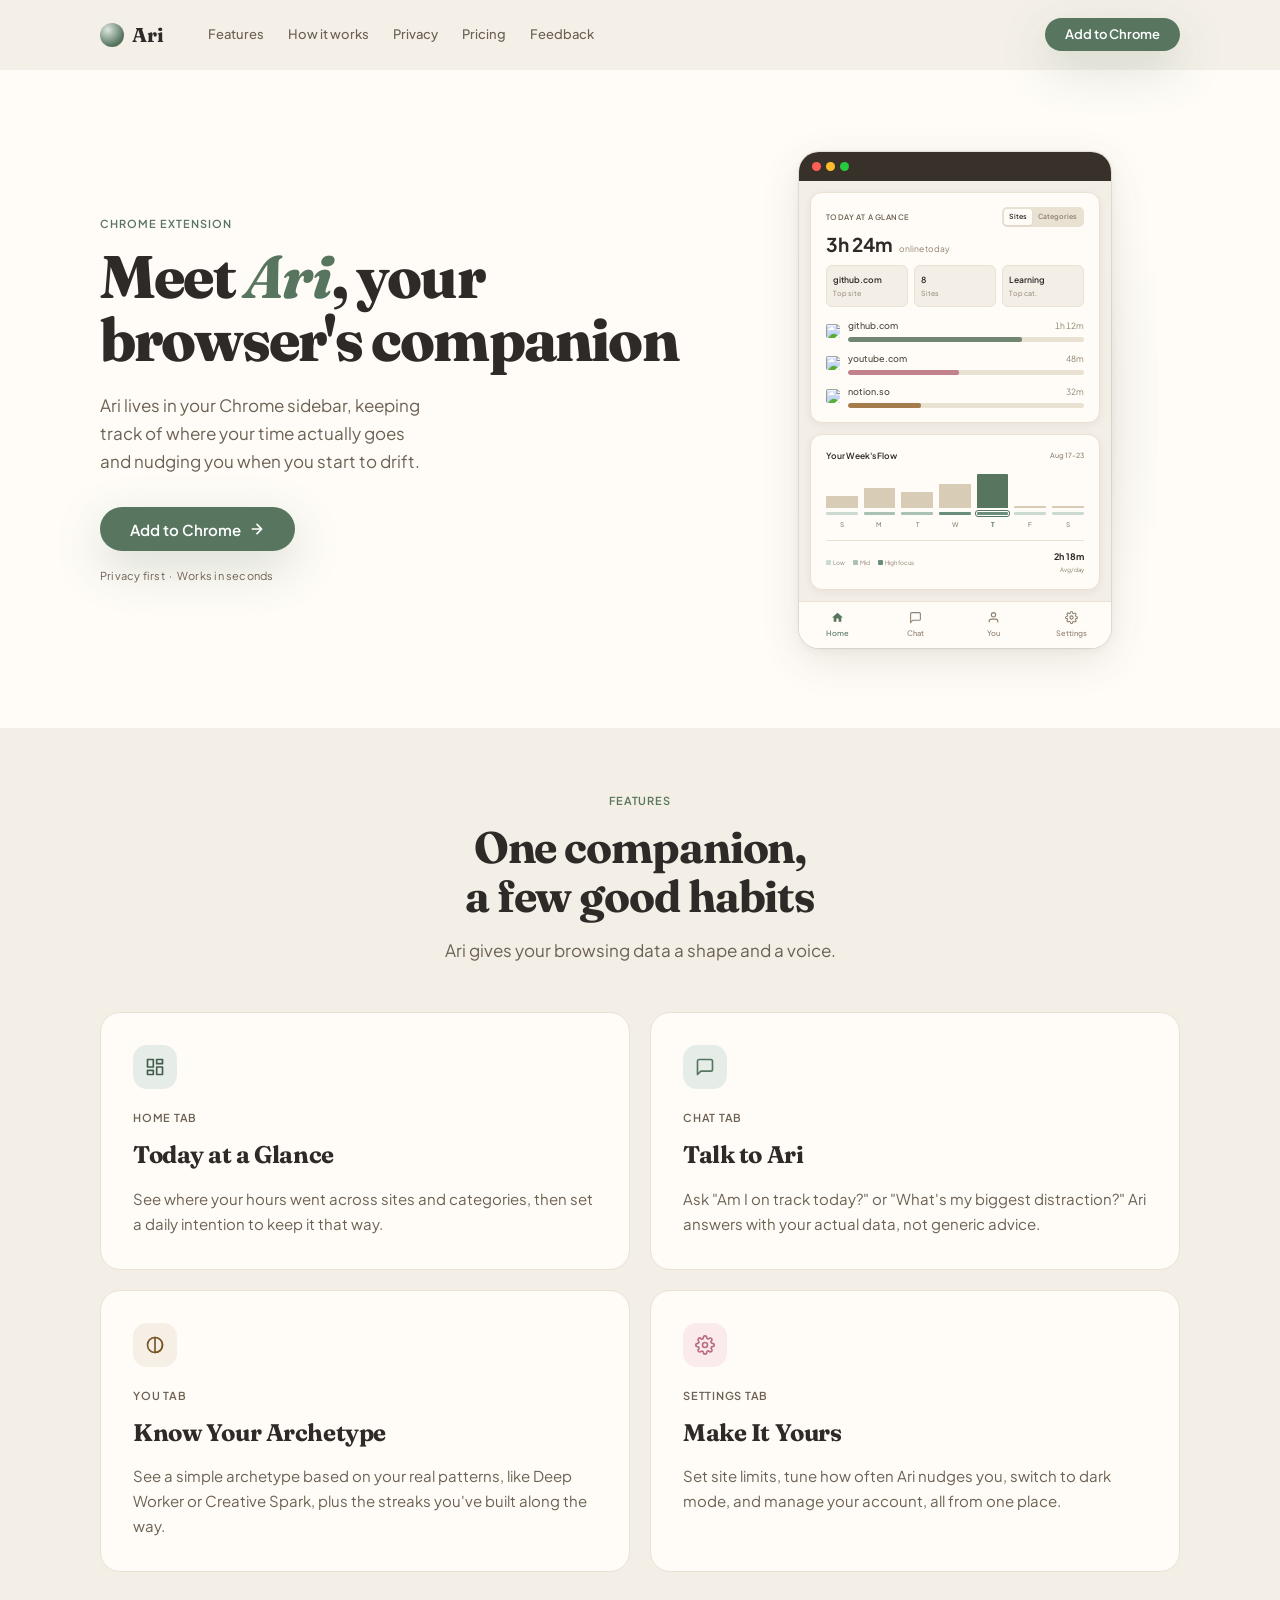
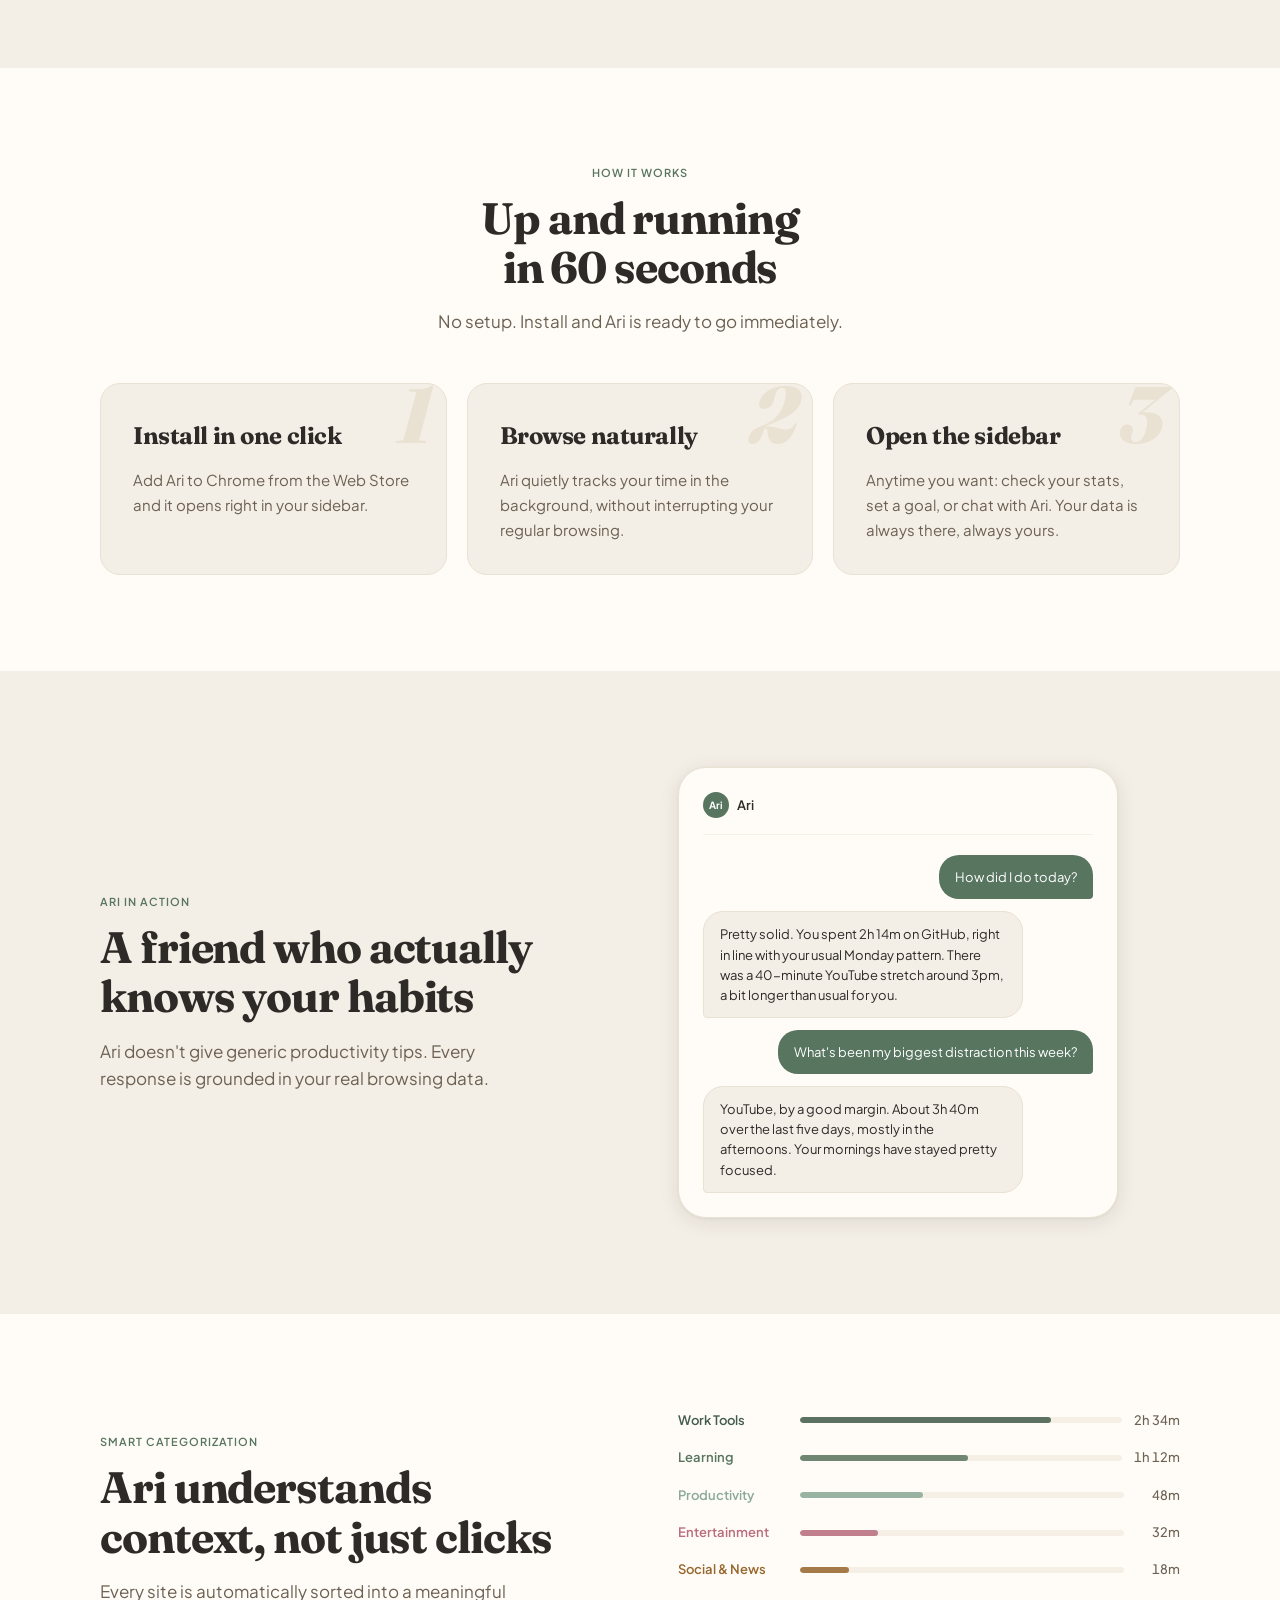
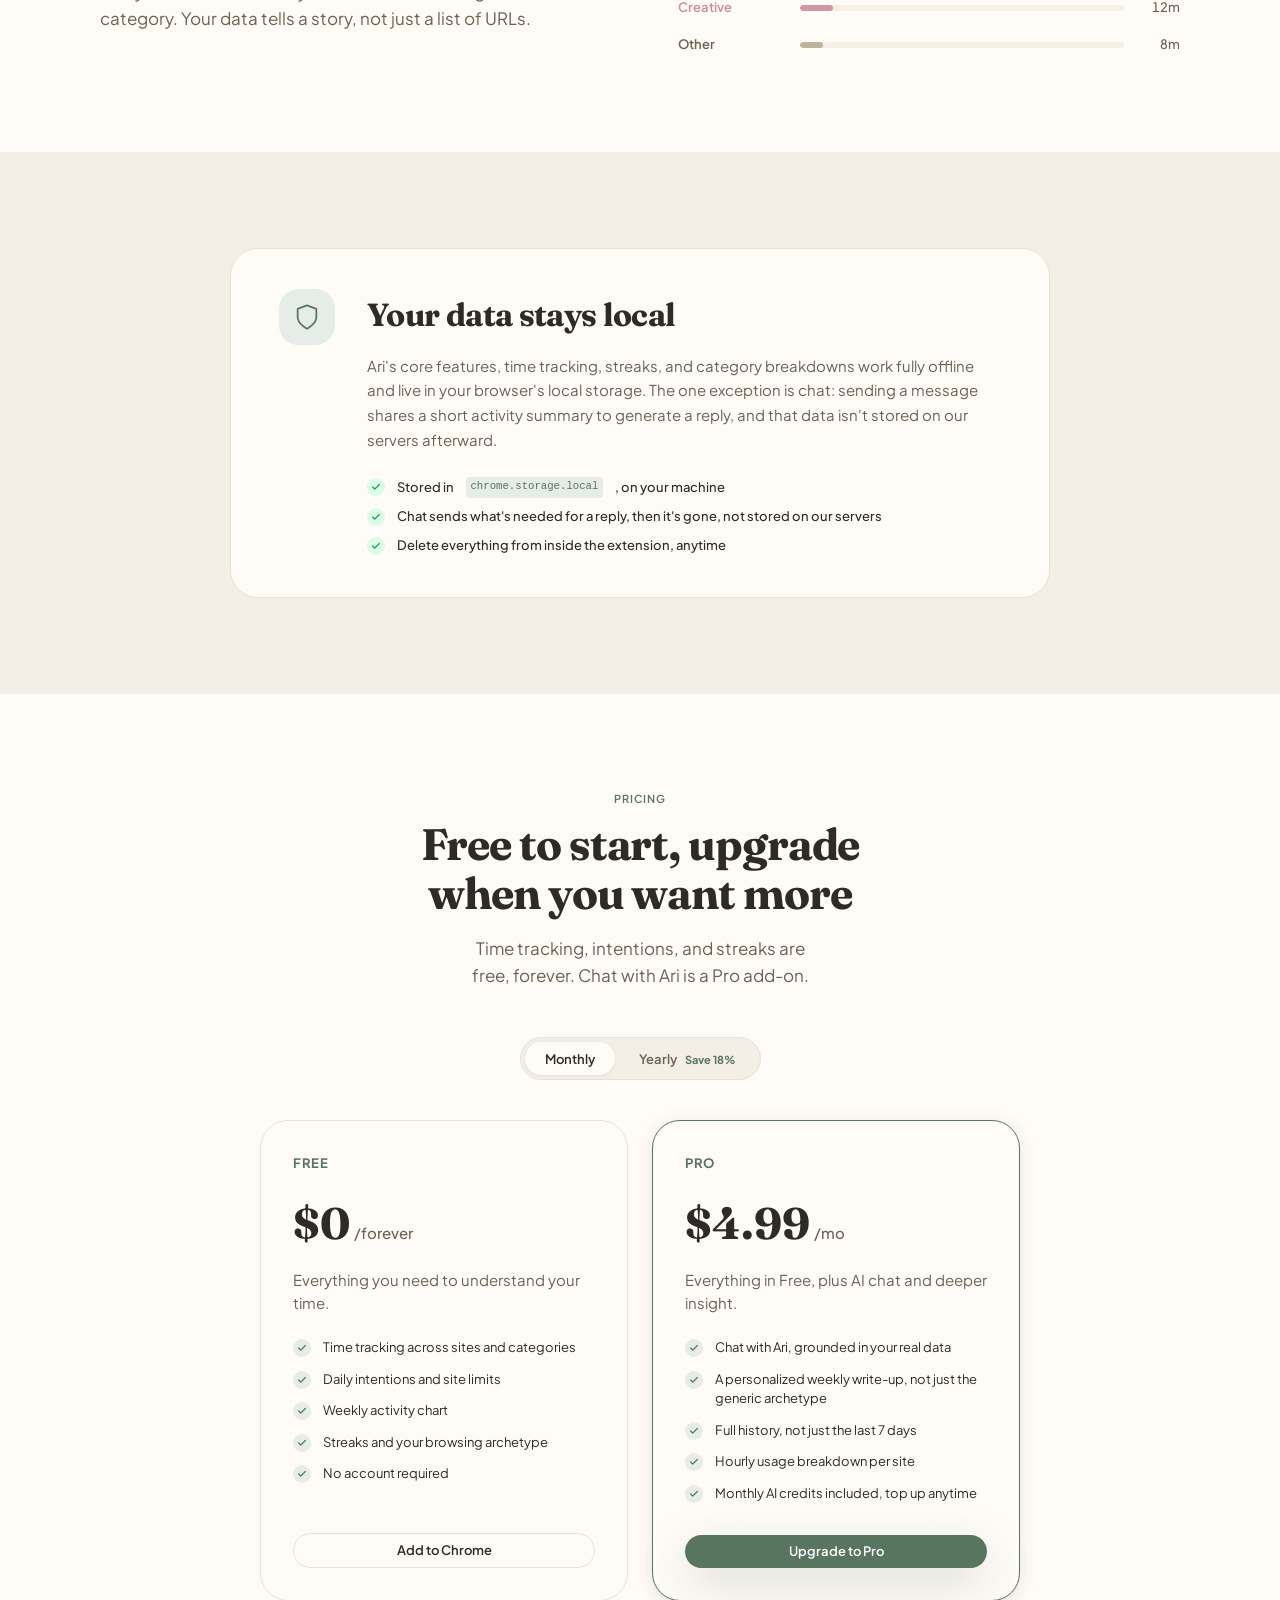
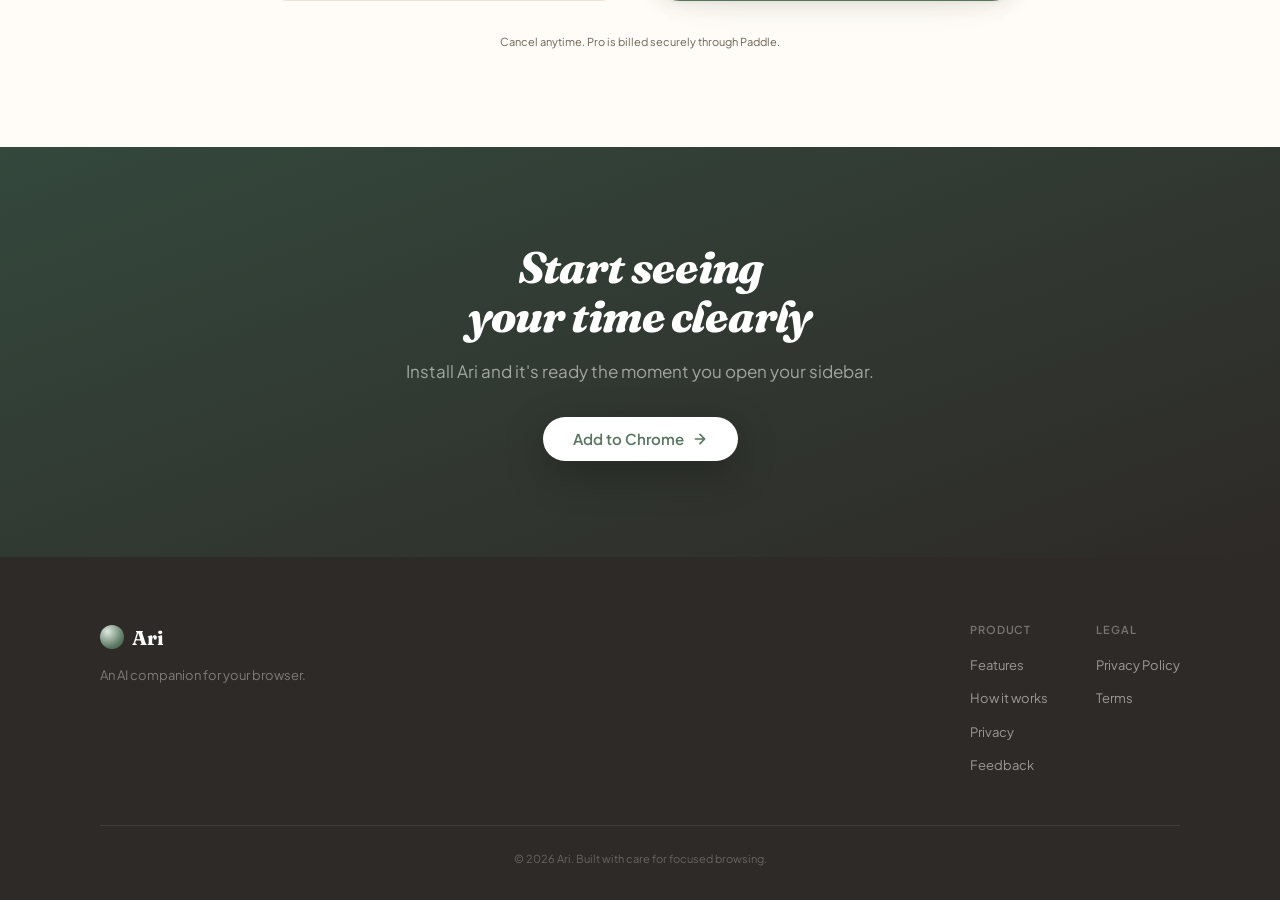
==== index.html @ 7d84e4e1 "Add meetari landing site with GitHub Pages deploy workflow - Static site (index.html, css/, js/) plu" ====
<!DOCTYPE html>
<html lang="en">
<head>
  <meta charset="UTF-8" />
  <meta name="viewport" content="width=device-width, initial-scale=1.0" />
  <title>Ari — Your AI Browser Companion</title>
  <meta name="description" content="Meet Ari, the AI companion that lives in your Chrome sidebar. Track your time, set goals, and chat about your habits. Free, private, no account needed." />

  <link rel="preconnect" href="https://fonts.googleapis.com" />
  <link rel="preconnect" href="https://fonts.gstatic.com" crossorigin />
  <link href="https://fonts.googleapis.com/css2?family=Fraunces:ital,opsz,wght@0,9..144,400..900;1,9..144,400..900&family=Plus+Jakarta+Sans:wght@400;500;600;700&display=swap" rel="stylesheet" />

  <link rel="stylesheet" href="css/tokens.css" />
  <link rel="stylesheet" href="css/base.css" />
  <link rel="stylesheet" href="css/components.css" />
  <link rel="stylesheet" href="css/sections.css" />
</head>
<body>

  <!-- ── Navigation ──────────────────────────────────────────── -->
  <header class="nav" id="site-nav">
    <div class="container">
      <nav class="nav__inner" aria-label="Main navigation">
        <a href="/" class="nav__logo" aria-label="Ari home">
          <span class="brand-mark" aria-hidden="true"></span>
          Ari
        </a>
        <div class="nav__panel">
          <ul class="nav__links">
            <li><a href="#features">Features</a></li>
            <li><a href="#how-it-works">How it works</a></li>
            <li><a href="#privacy">Privacy</a></li>
            <li><a href="#pricing">Pricing</a></li>
            <li><a href="/feedback/">Feedback</a></li>
          </ul>
          <a href="#" class="btn btn--primary nav__cta">Add to Chrome</a>
        </div>
        <button class="nav__toggle" id="nav-toggle" aria-label="Open menu" aria-expanded="false">
          <span></span>
          <span></span>
          <span></span>
        </button>
      </nav>
    </div>
  </header>

  <main>

    <!-- ── Hero ────────────────────────────────────────────────── -->
    <section class="hero" aria-labelledby="hero-title">
      <div class="container">
        <div class="hero__inner">

          <!-- Content -->
          <div class="hero__content">
            <span class="eyebrow reveal">Chrome Extension</span>
            <h1 class="hero__title reveal reveal-d1" id="hero-title">
              Meet <em>Ari</em>, your<br>browser's companion
            </h1>
            <p class="hero__sub reveal reveal-d2">
              Ari lives in your Chrome sidebar, keeping track of where your time actually goes and nudging you when you start to drift.
            </p>
            <div class="hero__actions reveal reveal-d3">
              <a href="#" class="btn btn--primary btn--lg">
                Add to Chrome
                <svg width="16" height="16" viewBox="0 0 24 24" fill="none" stroke="currentColor" stroke-width="2.5" stroke-linecap="round" stroke-linejoin="round" aria-hidden="true"><path d="M5 12h14M12 5l7 7-7 7"/></svg>
              </a>
              <p class="hero__trust">Privacy first &nbsp;·&nbsp; Works in seconds</p>
            </div>
          </div>

          <!-- Extension mockup -->
          <div class="hero__visual reveal reveal-d2" aria-hidden="true">
            <div class="mockup-wrapper">
              <div class="mockup-glow"></div>

              <div class="mockup-frame">

                <!-- Browser chrome bar -->
                <div class="mockup-chrome-bar">
                  <span class="chrome-dot" style="background:#FF5F56"></span>
                  <span class="chrome-dot" style="background:#FFBD2E"></span>
                  <span class="chrome-dot" style="background:#27C93F"></span>
                </div>

                <!-- Extension UI -->
                <div class="mockup-ui">

                  <!-- Today card -->
                  <div class="mock-card">
                    <div class="mock-card__head">
                      <span class="mock-label">Today at a glance</span>
                      <div class="mock-toggle-pill">
                        <span class="mock-toggle-pill__active">Sites</span>
                        <span>Categories</span>
                      </div>
                    </div>

                    <div class="mock-total">3h 24m <span>online today</span></div>

                    <div class="mock-stats">
                      <div class="mock-stat">
                        <div class="mock-stat__val">github.com</div>
                        <div class="mock-stat__lbl">Top site</div>
                      </div>
                      <div class="mock-stat">
                        <div class="mock-stat__val">8</div>
                        <div class="mock-stat__lbl">Sites</div>
                      </div>
                      <div class="mock-stat">
                        <div class="mock-stat__val">Learning</div>
                        <div class="mock-stat__lbl">Top cat.</div>
                      </div>
                    </div>

                    <div class="mock-site">
                      <img src="https://www.google.com/s2/favicons?domain=github.com&sz=32"
                           class="mock-favicon" alt="github.com" width="14" height="14" />
                      <div class="mock-site__info">
                        <div class="mock-site__top">
                          <span>github.com</span><span>1h 12m</span>
                        </div>
                        <div class="mock-bar">
                          <div class="mock-bar__fill" style="width:74%;background:#57755F"></div>
                        </div>
                      </div>
                    </div>

                    <div class="mock-site">
                      <img src="https://www.google.com/s2/favicons?domain=youtube.com&sz=32"
                           class="mock-favicon" alt="youtube.com" width="14" height="14" />
                      <div class="mock-site__info">
                        <div class="mock-site__top">
                          <span>youtube.com</span><span>48m</span>
                        </div>
                        <div class="mock-bar">
                          <div class="mock-bar__fill" style="width:47%;background:#B96D7E"></div>
                        </div>
                      </div>
                    </div>

                    <div class="mock-site">
                      <img src="https://www.google.com/s2/favicons?domain=notion.so&sz=32"
                           class="mock-favicon" alt="notion.so" width="14" height="14" />
                      <div class="mock-site__info">
                        <div class="mock-site__top">
                          <span>notion.so</span><span>32m</span>
                        </div>
                        <div class="mock-bar">
                          <div class="mock-bar__fill" style="width:31%;background:#97672E"></div>
                        </div>
                      </div>
                    </div>
                  </div>

                  <!-- Weekly activity card -->
                  <div class="mock-card mock-week-card">
                    <div class="mock-week-head">
                      <span class="mock-week-title">Your Week's Flow</span>
                      <span class="mock-week-nav">Aug 17–23</span>
                    </div>

                    <div class="mock-week-bars">
                      <div class="mock-week-day">
                        <div class="mock-week-bar-track"><div class="mock-week-bar-fill" style="height:35%"></div></div>
                        <div class="mock-week-focus"></div>
                        <span class="mock-week-label">S</span>
                      </div>
                      <div class="mock-week-day">
                        <div class="mock-week-bar-track"><div class="mock-week-bar-fill" style="height:58%"></div></div>
                        <div class="mock-week-focus mock-week-focus--mid"></div>
                        <span class="mock-week-label">M</span>
                      </div>
                      <div class="mock-week-day">
                        <div class="mock-week-bar-track"><div class="mock-week-bar-fill" style="height:46%"></div></div>
                        <div class="mock-week-focus mock-week-focus--mid"></div>
                        <span class="mock-week-label">T</span>
                      </div>
                      <div class="mock-week-day">
                        <div class="mock-week-bar-track"><div class="mock-week-bar-fill" style="height:70%"></div></div>
                        <div class="mock-week-focus mock-week-focus--high"></div>
                        <span class="mock-week-label">W</span>
                      </div>
                      <div class="mock-week-day">
                        <div class="mock-week-bar-track"><div class="mock-week-bar-fill mock-week-bar-fill--active" style="height:100%"></div></div>
                        <div class="mock-week-focus mock-week-focus--high mock-week-focus--active"></div>
                        <span class="mock-week-label mock-week-label--active">T</span>
                      </div>
                      <div class="mock-week-day">
                        <div class="mock-week-bar-track"><div class="mock-week-bar-fill" style="height:4%"></div></div>
                        <div class="mock-week-focus"></div>
                        <span class="mock-week-label">F</span>
                      </div>
                      <div class="mock-week-day">
                        <div class="mock-week-bar-track"><div class="mock-week-bar-fill" style="height:4%"></div></div>
                        <div class="mock-week-focus"></div>
                        <span class="mock-week-label">S</span>
                      </div>
                    </div>

                    <div class="mock-week-foot">
                      <div class="mock-week-legend">
                        <span><i class="mock-week-legend__low"></i>Low</span>
                        <span><i class="mock-week-legend__mid"></i>Mid</span>
                        <span><i class="mock-week-legend__high"></i>High focus</span>
                      </div>
                      <div>
                        <div class="mock-week-avg-val">2h 18m</div>
                        <div class="mock-week-avg-lbl">Avg/day</div>
                      </div>
                    </div>
                  </div>

                  <!-- Bottom nav -->
                  <div class="mock-bottom-nav">
                    <div class="mock-nav-item mock-nav-item--active">
                      <svg width="13" height="13" viewBox="0 0 24 24" fill="currentColor" aria-hidden="true"><path d="M10 20v-6h4v6h5v-8h3L12 3 2 12h3v8z"/></svg>
                      <span>Home</span>
                    </div>
                    <div class="mock-nav-item">
                      <svg width="13" height="13" viewBox="0 0 24 24" fill="none" stroke="currentColor" stroke-width="2" aria-hidden="true"><path d="M21 15a2 2 0 0 1-2 2H7l-4 4V5a2 2 0 0 1 2-2h14a2 2 0 0 1 2 2z"/></svg>
                      <span>Chat</span>
                    </div>
                    <div class="mock-nav-item">
                      <svg width="13" height="13" viewBox="0 0 24 24" fill="none" stroke="currentColor" stroke-width="2" aria-hidden="true"><path d="M20 21v-2a4 4 0 0 0-4-4H8a4 4 0 0 0-4 4v2"/><circle cx="12" cy="7" r="4"/></svg>
                      <span>You</span>
                    </div>
                    <div class="mock-nav-item">
                      <svg width="13" height="13" viewBox="0 0 24 24" fill="none" stroke="currentColor" stroke-width="2" stroke-linecap="round" stroke-linejoin="round" aria-hidden="true"><circle cx="12" cy="12" r="3"/><path d="M19.4 15a1.65 1.65 0 0 0 .33 1.82l.06.06a2 2 0 1 1-2.83 2.83l-.06-.06a1.65 1.65 0 0 0-1.82-.33 1.65 1.65 0 0 0-1 1.51V21a2 2 0 0 1-4 0v-.09A1.65 1.65 0 0 0 9 19.4a1.65 1.65 0 0 0-1.82.33l-.06.06a2 2 0 1 1-2.83-2.83l.06-.06a1.65 1.65 0 0 0 .33-1.82 1.65 1.65 0 0 0-1.51-1H3a2 2 0 0 1 0-4h.09A1.65 1.65 0 0 0 4.6 9a1.65 1.65 0 0 0-.33-1.82l-.06-.06a2 2 0 1 1 2.83-2.83l.06.06a1.65 1.65 0 0 0 1.82.33H9a1.65 1.65 0 0 0 1-1.51V3a2 2 0 0 1 4 0v.09a1.65 1.65 0 0 0 1 1.51 1.65 1.65 0 0 0 1.82-.33l.06-.06a2 2 0 1 1 2.83 2.83l-.06.06a1.65 1.65 0 0 0-.33 1.82V9a1.65 1.65 0 0 0 1.51 1H21a2 2 0 0 1 0 4h-.09a1.65 1.65 0 0 0-1.51 1z"/></svg>
                      <span>Settings</span>
                    </div>
                  </div>

                </div>
              </div>

            </div>
          </div>

        </div>
      </div>
    </section>

    <!-- ── Features ─────────────────────────────────────────────── -->
    <section class="features" id="features" aria-labelledby="features-title">
      <div class="container">
        <div class="section-header reveal">
          <span class="eyebrow">Features</span>
          <h2 class="section-title" id="features-title">One companion, a few good habits</h2>
          <p class="section-sub">Ari gives your browsing data a shape and a voice.</p>
        </div>

        <div class="features__grid">

          <article class="feature-card reveal">
            <div class="feature-card__icon feature-card__icon--indigo" aria-hidden="true">
              <svg width="20" height="20" viewBox="0 0 24 24" fill="none" stroke="currentColor" stroke-width="2" stroke-linecap="round" stroke-linejoin="round"><rect x="3" y="3" width="7" height="9"/><rect x="14" y="3" width="7" height="5"/><rect x="14" y="12" width="7" height="9"/><rect x="3" y="16" width="7" height="5"/></svg>
            </div>
            <p class="feature-card__tab">Home tab</p>
            <h3 class="feature-card__title">Today at a Glance</h3>
            <p class="feature-card__desc">See where your hours went across sites and categories, then set a daily intention to keep it that way.</p>
          </article>

          <article class="feature-card reveal reveal-d1">
            <div class="feature-card__icon feature-card__icon--violet" aria-hidden="true">
              <svg width="20" height="20" viewBox="0 0 24 24" fill="none" stroke="currentColor" stroke-width="2" stroke-linecap="round" stroke-linejoin="round"><path d="M21 15a2 2 0 0 1-2 2H7l-4 4V5a2 2 0 0 1 2-2h14a2 2 0 0 1 2 2z"/></svg>
            </div>
            <p class="feature-card__tab">Chat tab</p>
            <h3 class="feature-card__title">Talk to Ari</h3>
            <p class="feature-card__desc">Ask "Am I on track today?" or "What's my biggest distraction?" Ari answers with your actual data, not generic advice.</p>
          </article>

          <article class="feature-card reveal reveal-d2">
            <div class="feature-card__icon feature-card__icon--amber" aria-hidden="true">
              <svg width="20" height="20" viewBox="0 0 24 24" fill="none" stroke="currentColor" stroke-width="2" stroke-linecap="round" stroke-linejoin="round"><path d="M12 3a9 9 0 1 0 9 9"/><path d="M12 3a9 9 0 0 1 0 18"/><path d="M12 3v18"/></svg>
            </div>
            <p class="feature-card__tab">You tab</p>
            <h3 class="feature-card__title">Know Your Archetype</h3>
            <p class="feature-card__desc">See a simple archetype based on your real patterns, like Deep Worker or Creative Spark, plus the streaks you've built along the way.</p>
          </article>

          <article class="feature-card reveal reveal-d3">
            <div class="feature-card__icon feature-card__icon--rose" aria-hidden="true">
              <svg width="20" height="20" viewBox="0 0 24 24" fill="none" stroke="currentColor" stroke-width="2" stroke-linecap="round" stroke-linejoin="round"><circle cx="12" cy="12" r="3"/><path d="M19.4 15a1.65 1.65 0 0 0 .33 1.82l.06.06a2 2 0 1 1-2.83 2.83l-.06-.06a1.65 1.65 0 0 0-1.82-.33 1.65 1.65 0 0 0-1 1.51V21a2 2 0 0 1-4 0v-.09A1.65 1.65 0 0 0 9 19.4a1.65 1.65 0 0 0-1.82.33l-.06.06a2 2 0 1 1-2.83-2.83l.06-.06a1.65 1.65 0 0 0 .33-1.82 1.65 1.65 0 0 0-1.51-1H3a2 2 0 0 1 0-4h.09A1.65 1.65 0 0 0 4.6 9a1.65 1.65 0 0 0-.33-1.82l-.06-.06a2 2 0 1 1 2.83-2.83l.06.06a1.65 1.65 0 0 0 1.82.33H9a1.65 1.65 0 0 0 1-1.51V3a2 2 0 0 1 4 0v.09a1.65 1.65 0 0 0 1 1.51 1.65 1.65 0 0 0 1.82-.33l.06-.06a2 2 0 1 1 2.83 2.83l-.06.06a1.65 1.65 0 0 0-.33 1.82V9a1.65 1.65 0 0 0 1.51 1H21a2 2 0 0 1 0 4h-.09a1.65 1.65 0 0 0-1.51 1z"/></svg>
            </div>
            <p class="feature-card__tab">Settings tab</p>
            <h3 class="feature-card__title">Make It Yours</h3>
            <p class="feature-card__desc">Set site limits, tune how often Ari nudges you, switch to dark mode, and manage your account, all from one place.</p>
          </article>

        </div>
      </div>
    </section>

    <!-- ── How it works ──────────────────────────────────────────── -->
    <section class="how-it-works" id="how-it-works" aria-labelledby="how-title">
      <div class="container">
        <div class="section-header reveal">
          <span class="eyebrow">How it works</span>
          <h2 class="section-title" id="how-title">Up and running in 60 seconds</h2>
          <p class="section-sub">No setup. Install and Ari is ready to go immediately.</p>
        </div>

        <ol class="steps">
          <li class="step reveal">
            <h3 class="step__title">Install in one click</h3>
            <p class="step__desc">Add Ari to Chrome from the Web Store and it opens right in your sidebar.</p>
          </li>
          <li class="step reveal reveal-d1">
            <h3 class="step__title">Browse naturally</h3>
            <p class="step__desc">Ari quietly tracks your time in the background, without interrupting your regular browsing.</p>
          </li>
          <li class="step reveal reveal-d2">
            <h3 class="step__title">Open the sidebar</h3>
            <p class="step__desc">Anytime you want: check your stats, set a goal, or chat with Ari. Your data is always there, always yours.</p>
          </li>
        </ol>
      </div>
    </section>

    <!-- ── Chat preview ──────────────────────────────────────────── -->
    <section class="chat-preview" aria-labelledby="chat-title">
      <div class="container">
        <div class="chat-preview__inner reveal">

          <div class="chat-preview__text">
            <span class="eyebrow">Ari in action</span>
            <h2 class="section-title" id="chat-title">A friend who actually knows your habits</h2>
            <p class="section-sub">Ari doesn't give generic productivity tips. Every response is grounded in your real browsing data.</p>
          </div>

          <div class="chat-preview__convo" role="log" aria-label="Example conversation with Ari">
            <div class="chat-preview__convo-header">
              <div class="chat-convo-avatar" aria-hidden="true">Ari</div>
              <span class="chat-convo-name">Ari</span>
            </div>

            <div class="chat-msg chat-msg--user reveal reveal-d1">
              How did I do today?
            </div>
            <div class="chat-msg chat-msg--ari reveal reveal-d2">
              Pretty solid. You spent 2h 14m on GitHub, right in line with your usual Monday pattern. There was a 40-minute YouTube stretch around 3pm, a bit longer than usual for you.
            </div>
            <div class="chat-msg chat-msg--user reveal reveal-d3">
              What's been my biggest distraction this week?
            </div>
            <div class="chat-msg chat-msg--ari reveal reveal-d4">
              YouTube, by a good margin. About 3h 40m over the last five days, mostly in the afternoons. Your mornings have stayed pretty focused.
            </div>
          </div>

        </div>
      </div>
    </section>

    <!-- ── Categories ────────────────────────────────────────────── -->
    <section class="categories" aria-labelledby="cat-title">
      <div class="container">
        <div class="categories__inner">

          <div class="categories__text reveal">
            <span class="eyebrow">Smart categorization</span>
            <h2 class="section-title" id="cat-title">Ari understands context, not just clicks</h2>
            <p class="section-sub">Every site is automatically sorted into a meaningful category. Your data tells a story, not just a list of URLs.</p>
          </div>

          <div class="categories__bars" aria-label="Example category breakdown">
            <div class="cat-row reveal">
              <span class="cat-row__label" style="color:#435C4D">Work Tools</span>
              <div class="cat-row__track"><div class="cat-row__fill" style="width:78%;background:#435C4D"></div></div>
              <span class="cat-row__time">2h 34m</span>
            </div>
            <div class="cat-row reveal reveal-d1">
              <span class="cat-row__label" style="color:#57755F">Learning</span>
              <div class="cat-row__track"><div class="cat-row__fill" style="width:52%;background:#57755F"></div></div>
              <span class="cat-row__time">1h 12m</span>
            </div>
            <div class="cat-row reveal reveal-d1">
              <span class="cat-row__label" style="color:#8AAA97">Productivity</span>
              <div class="cat-row__track"><div class="cat-row__fill" style="width:38%;background:#8AAA97"></div></div>
              <span class="cat-row__time">48m</span>
            </div>
            <div class="cat-row reveal reveal-d2">
              <span class="cat-row__label" style="color:#B96D7E">Entertainment</span>
              <div class="cat-row__track"><div class="cat-row__fill" style="width:24%;background:#B96D7E"></div></div>
              <span class="cat-row__time">32m</span>
            </div>
            <div class="cat-row reveal reveal-d2">
              <span class="cat-row__label" style="color:#97672E">Social &amp; News</span>
              <div class="cat-row__track"><div class="cat-row__fill" style="width:15%;background:#97672E"></div></div>
              <span class="cat-row__time">18m</span>
            </div>
            <div class="cat-row reveal reveal-d3">
              <span class="cat-row__label" style="color:#CE8998">Creative</span>
              <div class="cat-row__track"><div class="cat-row__fill" style="width:10%;background:#CE8998"></div></div>
              <span class="cat-row__time">12m</span>
            </div>
            <div class="cat-row reveal reveal-d3">
              <span class="cat-row__label" style="color:#6C6153">Other</span>
              <div class="cat-row__track"><div class="cat-row__fill" style="width:7%;background:#B7A98F"></div></div>
              <span class="cat-row__time">8m</span>
            </div>
          </div>

        </div>
      </div>
    </section>

    <!-- ── Privacy ───────────────────────────────────────────────── -->
    <section class="privacy" id="privacy" aria-labelledby="privacy-title">
      <div class="container">
        <div class="privacy__card reveal">
          <div class="privacy__icon" aria-hidden="true">
            <svg width="28" height="28" viewBox="0 0 24 24" fill="none" stroke="currentColor" stroke-width="1.5" stroke-linecap="round" stroke-linejoin="round"><path d="M12 22s8-4 8-10V5l-8-3-8 3v7c0 6 8 10 8 10z"/></svg>
          </div>
          <div class="privacy__body">
            <h2 class="privacy__title" id="privacy-title">Your data stays local</h2>
            <p class="privacy__desc">Ari's core features, time tracking, streaks, and category breakdowns work fully offline and live in your browser's local storage. The one exception is chat: sending a message shares a short activity summary to generate a reply, and that data isn't stored on our servers afterward.</p>
            <ul class="privacy__points">
              <li>Stored in <code>chrome.storage.local</code>, on your machine</li>
              <li>Chat sends what's needed for a reply, then it's gone, not stored on our servers</li>
              <li>Delete everything from inside the extension, anytime</li>
            </ul>
          </div>
        </div>
      </div>
    </section>

    <!-- ── Pricing ───────────────────────────────────────────────── -->
    <section class="pricing" id="pricing" aria-labelledby="pricing-title">
      <div class="container">
        <div class="section-header reveal">
          <span class="eyebrow">Pricing</span>
          <h2 class="section-title" id="pricing-title">Free to start, upgrade when you want more</h2>
          <p class="section-sub">Time tracking, intentions, and streaks are free, forever. Chat with Ari is a Pro add-on.</p>
        </div>

        <div class="pricing__toggle" id="pricing-toggle">
          <button type="button" class="pricing__toggle-btn is-active" data-plan="monthly" aria-pressed="true">Monthly</button>
          <button type="button" class="pricing__toggle-btn" data-plan="yearly" aria-pressed="false">Yearly<span class="pricing__toggle-save">Save 18%</span></button>
        </div>

        <div class="pricing__grid">

          <div class="pricing__card reveal">
            <p class="pricing__plan-name">Free</p>
            <p class="pricing__price">$0<span class="pricing__price-period">/forever</span></p>
            <p class="pricing__plan-desc">Everything you need to understand your time.</p>
            <ul class="pricing__features">
              <li>Time tracking across sites and categories</li>
              <li>Daily intentions and site limits</li>
              <li>Weekly activity chart</li>
              <li>Streaks and your browsing archetype</li>
              <li>No account required</li>
            </ul>
            <a href="#" class="btn btn--secondary pricing__cta">Add to Chrome</a>
          </div>

          <div class="pricing__card pricing__card--pro reveal reveal-d1">
            <p class="pricing__plan-name">Pro</p>
            <p class="pricing__price">
              <span class="pricing__price-amount" id="pricing-amount">$4.99</span><span class="pricing__price-period" id="pricing-period">/mo</span>
            </p>
            <p class="pricing__plan-desc">Everything in Free, plus AI chat and deeper insight.</p>
            <ul class="pricing__features">
              <li>Chat with Ari, grounded in your real data</li>
              <li>A personalized weekly write-up, not just the generic archetype</li>
              <li>Full history, not just the last 7 days</li>
              <li>Hourly usage breakdown per site</li>
              <li>Monthly AI credits included, top up anytime</li>
            </ul>
            <a href="#" class="btn btn--primary pricing__cta">Upgrade to Pro</a>
          </div>

        </div>

        <p class="pricing__note">Cancel anytime. Pro is billed securely through Paddle.</p>
      </div>
    </section>

    <!-- ── CTA ──────────────────────────────────────────────────── -->
    <section class="cta" aria-labelledby="cta-title">
      <div class="container">
        <div class="cta__inner reveal">
          <h2 class="cta__title" id="cta-title">Start seeing your time clearly</h2>
          <p class="cta__sub">Install Ari and it's ready the moment you open your sidebar.</p>
          <a href="#" class="btn btn--primary btn--lg">
            Add to Chrome
            <svg width="16" height="16" viewBox="0 0 24 24" fill="none" stroke="currentColor" stroke-width="2.5" stroke-linecap="round" stroke-linejoin="round" aria-hidden="true"><path d="M5 12h14M12 5l7 7-7 7"/></svg>
          </a>
        </div>
      </div>
    </section>

  </main>

  <!-- ── Footer ───────────────────────────────────────────────── -->
  <footer class="footer" aria-label="Site footer">
    <div class="container">
      <div class="footer__inner">
        <div class="footer__brand">
          <a href="/" class="footer__logo" aria-label="Ari home">
            <span class="brand-mark" aria-hidden="true"></span>
            Ari
          </a>
          <p class="footer__tagline">An AI companion for your browser.</p>
        </div>
        <nav class="footer__links" aria-label="Footer links">
          <div class="footer__col">
            <p class="footer__col-title">Product</p>
            <a href="#features">Features</a>
            <a href="#how-it-works">How it works</a>
            <a href="#privacy">Privacy</a>
            <a href="/feedback/">Feedback</a>
          </div>
          <div class="footer__col">
            <p class="footer__col-title">Legal</p>
            <a href="/privacy-policy/">Privacy Policy</a>
            <a href="/terms/">Terms</a>
          </div>
        </nav>
      </div>
      <div class="footer__bottom">
        <p>© 2026 Ari. Built with care for focused browsing.</p>
      </div>
    </div>
  </footer>

  <script src="js/nav.js"></script>
  <script src="js/animations.js"></script>
  <script src="js/main.js"></script>
</body>
</html>
---- css/tokens.css ----
:root {
  /* Palette — matches the extension's "sage moss" theme */
  --c-ground:       #F3EEE6;
  --c-surface:      #FFFCF7;
  --c-violet:       #57755F;
  --c-violet-hover: #435C4D;
  --c-violet-tint:  #E6EDE8;
  --c-violet-pale:  #F4F7F5;
  --c-ink:          #2E2A27;
  --c-muted:        #6C6153;
  --c-border:       #E9E1D2;
  --c-border-light: #F5EFE5;
  --c-rose:         #B96D7E;
  --c-rose-tint:    #FBEAEC;

  /* Typography */
  --font-display: 'Fraunces', Georgia, serif;
  --font-body:    'Plus Jakarta Sans', system-ui, sans-serif;

  /* Type scale */
  --sz-xs:   0.6875rem;   /* 11px */
  --sz-sm:   0.8125rem;   /* 13px */
  --sz-base: 0.9375rem;   /* 15px */
  --sz-md:   1.0625rem;   /* 17px */
  --sz-lg:   1.25rem;     /* 20px */
  --sz-xl:   1.5rem;      /* 24px */
  --sz-2xl:  2rem;        /* 32px */
  --sz-3xl:  2.75rem;     /* 44px */
  --sz-4xl:  3.5rem;      /* 56px */

  /* Spacing */
  --sp-1:  0.25rem;
  --sp-2:  0.5rem;
  --sp-3:  0.75rem;
  --sp-4:  1rem;
  --sp-5:  1.25rem;
  --sp-6:  1.5rem;
  --sp-8:  2rem;
  --sp-10: 2.5rem;
  --sp-12: 3rem;
  --sp-16: 4rem;
  --sp-20: 5rem;
  --sp-24: 6rem;

  /* Radii */
  --r-sm:   4px;
  --r-md:   8px;
  --r-lg:   14px;
  --r-xl:   20px;
  --r-2xl:  28px;
  --r-full: 9999px;

  /* Shadows */
  --shadow-sm:     0 1px 3px rgba(62,50,34,.08);
  --shadow-md:     0 4px 20px rgba(62,50,34,.10), 0 1px 3px rgba(62,50,34,.05);
  --shadow-lg:     0 12px 40px rgba(62,50,34,.12), 0 2px 8px rgba(62,50,34,.05);
  --shadow-xl:     0 24px 60px rgba(62,50,34,.16), 0 4px 16px rgba(62,50,34,.06);
  --shadow-violet: 0 16px 48px rgba(87,117,95,.24);
  --shadow-violet-lg: 0 24px 72px rgba(87,117,95,.28);

  /* Transitions */
  --t-fast: 120ms ease;
  --t-base: 220ms ease;
  --t-slow: 380ms ease;

  /* Layout */
  --max-w:  1160px;
  --gutter: clamp(1.25rem, 5vw, 2.5rem);
}
---- css/base.css ----
*, *::before, *::after {
  box-sizing: border-box;
  margin: 0;
  padding: 0;
}

html {
  scroll-behavior: smooth;
  scroll-padding-top: var(--nav-h, 6.5rem); /* set from the real header height in nav.js; clears the fixed .nav header when jumping to an #anchor */
  -webkit-text-size-adjust: 100%;
}

body {
  font-family: var(--font-body);
  font-size: var(--sz-base);
  line-height: 1.65;
  color: var(--c-ink);
  background: var(--c-ground);
  -webkit-font-smoothing: antialiased;
  -moz-osx-font-smoothing: grayscale;
}

.container {
  width: 100%;
  max-width: var(--max-w);
  margin-inline: auto;
  padding-inline: var(--gutter);
}

a   { color: inherit; text-decoration: none; }
img { display: block; max-width: 100%; }
ol, ul { list-style: none; }

button:focus-visible,
a:focus-visible {
  outline: 2px solid var(--c-violet);
  outline-offset: 3px;
  border-radius: var(--r-sm);
}

/* ── Scroll reveal ───────────────────────────────────────────── */
.reveal {
  opacity: 0;
  transform: translateY(18px);
  transition: opacity .52s ease, transform .52s ease;
}
.reveal.is-visible {
  opacity: 1;
  transform: none;
}
.reveal-d1 { transition-delay: .08s; }
.reveal-d2 { transition-delay: .16s; }
.reveal-d3 { transition-delay: .24s; }
.reveal-d4 { transition-delay: .32s; }

@media (prefers-reduced-motion: reduce) {
  .reveal {
    opacity: 1;
    transform: none;
    transition: none;
  }
}

/* ── Shared type ─────────────────────────────────────────────── */
.eyebrow {
  display: block;
  font-size: var(--sz-xs);
  font-weight: 600;
  letter-spacing: .09em;
  text-transform: uppercase;
  color: var(--c-violet);
  margin-bottom: var(--sp-3);
}

.section-title {
  font-family: var(--font-display);
  font-size: clamp(var(--sz-2xl), 4vw, var(--sz-3xl));
  font-weight: 700;
  line-height: 1.12;
  letter-spacing: -.025em;
  text-wrap: balance;
  color: var(--c-ink);
  margin-bottom: var(--sp-4);
}

.section-sub {
  font-size: var(--sz-md);
  color: var(--c-muted);
  line-height: 1.6;
  text-wrap: balance;
}

/* ── Shared section header ───────────────────────────────────── */
.section-header {
  text-align: center;
  max-width: 520px;
  margin-inline: auto;
  margin-bottom: var(--sp-12);
}

code {
  font-size: .82em;
  font-family: 'SF Mono', 'Fira Code', monospace;
  background: var(--c-violet-tint);
  color: var(--c-violet);
  padding: .15em .42em;
  border-radius: var(--r-sm);
}
---- css/components.css ----
/* ── Navigation ──────────────────────────────────────────────── */

.nav {
  position: fixed;
  inset: 0 0 auto;
  z-index: 100;
  background: rgba(243,238,230,.88);
  backdrop-filter: blur(16px);
  -webkit-backdrop-filter: blur(16px);
  border-bottom: 1px solid transparent;
  transition: border-color var(--t-base), box-shadow var(--t-base);
}

.nav.is-scrolled {
  border-color: var(--c-border);
  box-shadow: var(--shadow-sm);
}

.nav__inner {
  display: flex;
  align-items: center;
  gap: var(--sp-8);
  padding-block: var(--sp-4);
}

.nav__logo {
  display: flex;
  align-items: center;
  gap: var(--sp-2);
  font-family: var(--font-display);
  font-size: var(--sz-lg);
  font-weight: 700;
  color: var(--c-ink);
  flex-shrink: 0;
}

.brand-mark {
  display: inline-block;
  width: 1.2em;
  height: 1.2em;
  border-radius: 50%;
  background: radial-gradient(circle at 32% 28%, #DDE8DF 0%, var(--c-violet) 68%, var(--c-violet-hover) 100%);
  flex-shrink: 0;
}

/* Wraps .nav__links + .nav__cta. `display: contents` makes it invisible to
   layout on desktop — both children stay direct flex items of .nav__inner.
   The mobile media query below turns it into the actual dropdown panel. */
.nav__panel {
  display: contents;
}

.nav__links {
  display: flex;
  gap: 0;
  list-style: none;
}

.nav__links a {
  display: block;
  font-size: var(--sz-sm);
  font-weight: 500;
  color: var(--c-muted);
  padding: var(--sp-2) var(--sp-3);
  border-radius: var(--r-md);
  transition: color var(--t-fast), background var(--t-fast);
}

.nav__links a:hover {
  color: var(--c-ink);
  background: var(--c-violet-pale);
}

.nav__cta {
  margin-left: auto;
  flex-shrink: 0;
}

.nav__toggle {
  display: none;
  flex-direction: column;
  gap: 5px;
  padding: var(--sp-2);
  background: none;
  border: none;
  cursor: pointer;
  margin-left: auto;
}

.nav__toggle span {
  display: block;
  width: 22px;
  height: 2px;
  background: var(--c-ink);
  border-radius: 1px;
  transition: transform var(--t-base), opacity var(--t-base);
}

/* mobile nav */
@media (max-width: 768px) {
  /* On desktop, .nav__panel is `display: contents` (see base rule below) so
     it has zero effect on layout — .nav__links and .nav__cta stay direct
     flex children of .nav__inner. Below 768px it becomes the actual
     dropdown: a single flex column sized to whatever content it holds, so
     nothing needs a hardcoded height that breaks when a link is added. */
  .nav__panel { display: none; }
  .nav__toggle { display: flex; }

  .nav.is-open .nav__panel {
    display: flex;
    flex-direction: column;
    gap: var(--sp-3);
    position: absolute;
    top: 100%;
    left: 0;
    right: 0;
    background: var(--c-surface);
    border-bottom: 1px solid var(--c-border);
    box-shadow: var(--shadow-md);
    padding: var(--sp-3) var(--gutter) var(--sp-4);
  }

  .nav.is-open .nav__links {
    display: flex;
    flex-direction: column;
  }

  .nav.is-open .nav__links a {
    padding: var(--sp-3);
    border-radius: var(--r-md);
  }

  .nav.is-open .nav__cta {
    width: 100%;
    text-align: center;
    justify-content: center;
  }
}

/* ── Buttons ─────────────────────────────────────────────────── */

.btn {
  display: inline-flex;
  align-items: center;
  gap: var(--sp-2);
  padding: .625rem 1.25rem;
  font-family: var(--font-body);
  font-size: var(--sz-sm);
  font-weight: 600;
  line-height: 1;
  border-radius: var(--r-full);
  border: none;
  cursor: pointer;
  white-space: nowrap;
  text-decoration: none;
  transition: background var(--t-fast), transform var(--t-fast), box-shadow var(--t-base);
}

.btn--primary {
  background: var(--c-violet);
  color: #fff;
  box-shadow: var(--shadow-violet);
}

.btn--primary:hover {
  background: var(--c-violet-hover);
  transform: translateY(-1px);
  box-shadow: var(--shadow-violet-lg);
}

.btn--primary:active {
  transform: none;
  box-shadow: var(--shadow-violet);
}

.btn--lg {
  padding: .875rem 1.875rem;
  font-size: var(--sz-base);
}

.btn--secondary {
  background: transparent;
  color: var(--c-ink);
  border: 1px solid var(--c-border);
}

.btn--secondary:hover {
  background: var(--c-ground);
  transform: translateY(-1px);
}

.btn--secondary:active {
  transform: none;
}
---- css/sections.css ----
/* ─────────────────────────────────────────────────────────────
   HERO
──────────────────────────────────────────────────────────────── */

.hero {
  padding-top: 120px;
  padding-bottom: var(--sp-12);
  overflow: hidden;
  background: var(--c-surface);
}

.hero__inner {
  display: flex;
  align-items: center;
  gap: clamp(var(--sp-10), 6vw, var(--sp-20));
}

.hero__content {
  flex: 1 1 0;
  min-width: 0;
  max-width: 600px;
}

.hero__title {
  font-family: var(--font-display);
  font-size: clamp(2.75rem, 6vw, 3.75rem);
  font-weight: 800;
  line-height: 1.05;
  letter-spacing: -.03em;
  color: var(--c-ink);
  text-wrap: balance;
  margin-bottom: var(--sp-5);
}

.hero__title em {
  font-style: italic;
  color: var(--c-violet);
}

.hero__sub {
  font-size: var(--sz-md);
  color: var(--c-muted);
  line-height: 1.65;
  max-width: 460px;
  margin-bottom: var(--sp-8);
  text-wrap: balance;
}

.hero__actions {
  display: flex;
  flex-direction: column;
  align-items: flex-start;
  gap: var(--sp-4);
}

.hero__trust {
  font-size: var(--sz-xs);
  color: var(--c-muted);
  letter-spacing: .02em;
}

.hero__visual {
  flex: 0 0 auto;
  width: clamp(368px, 30vw, 380px);
}

/* ─── Mockup wrapper ─────────────────────────────────────────── */

.mockup-wrapper {
  position: relative;
  display: flex;
  justify-content: center;
  padding: 32px 40px 32px 16px;
}

.mockup-glow {
  position: absolute;
  inset: 0;
  background: radial-gradient(ellipse 72% 60% at 60% 50%, rgba(87,117,95,.08) 0%, transparent 72%);
  pointer-events: none;
}

.mockup-frame {
  position: relative;
  width: 312px;
  border-radius: var(--r-xl);
  overflow: hidden;
  box-shadow:
    0 0 0 1px rgba(62,50,34,.10),
    var(--shadow-lg);
  flex-shrink: 0;
}

.mockup-chrome-bar {
  display: flex;
  align-items: center;
  gap: 5px;
  padding: 10px 13px;
  background: #38312A;
}

.chrome-dot {
  width: 9px;
  height: 9px;
  border-radius: 50%;
  display: block;
}

/* ─── Mockup UI ──────────────────────────────────────────────── */

.mockup-ui {
  background: #F3EEE6;
  display: flex;
  flex-direction: column;
}

.mock-card {
  background: #FFFCF7;
  border: 1px solid #E9E1D2;
  border-radius: 12px;
  margin: 11px;
  padding: 14px 15px;
  box-shadow: 0 2px 8px rgba(62,50,34,.06);
}

.mock-card__head {
  display: flex;
  align-items: center;
  justify-content: space-between;
  margin-bottom: 8px;
}

.mock-label {
  font-size: 7.5px;
  font-weight: 600;
  text-transform: uppercase;
  letter-spacing: .07em;
  color: #6C6153;
}

.mock-toggle-pill {
  display: flex;
  background: #E9E1D2;
  border-radius: 5px;
  padding: 2px;
  gap: 1px;
}

.mock-toggle-pill span {
  font-size: 7px;
  font-weight: 600;
  padding: 2px 5px;
  border-radius: 3px;
  color: #8F8270;
}

.mock-toggle-pill__active {
  background: #FFFCF7 !important;
  color: #2E2A27 !important;
  box-shadow: 0 1px 2px rgba(62,50,34,.08);
}

.mock-total {
  font-size: 19px;
  font-weight: 700;
  color: #2E2A27;
  line-height: 1;
  margin-bottom: 11px;
}

.mock-total span {
  font-size: 8.5px;
  font-weight: 400;
  color: #8F8270;
  margin-left: 3px;
}

.mock-stats {
  display: grid;
  grid-template-columns: repeat(3, 1fr);
  gap: 6px;
  margin-bottom: 12px;
}

.mock-stat {
  background: #F3EEE6;
  border: 1px solid #E9E1D2;
  border-radius: 6px;
  padding: 7px 6px;
}

.mock-stat__val {
  font-size: 8.5px;
  font-weight: 600;
  color: #2E2A27;
  margin-bottom: 1px;
  overflow: hidden;
  text-overflow: ellipsis;
  white-space: nowrap;
}

.mock-stat__lbl {
  font-size: 7px;
  color: #8F8270;
}

.mock-site {
  display: flex;
  align-items: center;
  gap: 8px;
  margin-bottom: 10px;
}

.mock-site:last-child { margin-bottom: 0; }

.mock-favicon {
  width: 14px;
  height: 14px;
  border-radius: 2px;
  flex-shrink: 0;
  object-fit: contain;
}

.mock-site__info {
  flex: 1;
  min-width: 0;
}

.mock-site__top {
  display: flex;
  justify-content: space-between;
  align-items: baseline;
  margin-bottom: 3px;
}

.mock-site__top span:first-child {
  font-size: 9px;
  font-weight: 500;
  color: #4E463C;
  overflow: hidden;
  text-overflow: ellipsis;
  white-space: nowrap;
  flex: 1;
  min-width: 0;
}

.mock-site__top span:last-child {
  font-size: 8.5px;
  color: #8F8270;
  flex-shrink: 0;
  margin-left: 4px;
  font-variant-numeric: tabular-nums;
}

.mock-bar {
  height: 5px;
  background: #E9E1D2;
  border-radius: 3px;
  overflow: hidden;
}

.mock-bar__fill {
  height: 100%;
  border-radius: 2px;
  opacity: .82;
  transition: width .6s ease;
}

.mock-week-card {
  margin-top: 0;
}

.mock-week-head {
  display: flex;
  align-items: center;
  justify-content: space-between;
  margin-bottom: 11px;
}

.mock-week-title {
  font-size: 8.5px;
  font-weight: 600;
  color: #2E2A27;
}

.mock-week-nav {
  font-size: 7px;
  font-weight: 500;
  color: #8F8270;
}

.mock-week-bars {
  display: flex;
  gap: 6px;
}

.mock-week-day {
  flex: 1;
  display: flex;
  flex-direction: column;
  align-items: center;
  gap: 4px;
}

.mock-week-bar-track {
  width: 100%;
  height: 34px;
  display: flex;
  align-items: flex-end;
}

.mock-week-bar-fill {
  width: 100%;
  border-radius: 1px 1px 0 0;
  background: #D8CCB7;
  transition: height .6s ease;
}

.mock-week-bar-fill--active {
  background: #57755F;
}

.mock-week-focus {
  width: 100%;
  height: 3px;
  border-radius: 1px;
  background: #CBDBD1;
}

.mock-week-focus--mid {
  background: #A9C2B3;
}

.mock-week-focus--high {
  background: #6B8E7B;
}

.mock-week-focus--active {
  outline: 1px solid #57755F;
  outline-offset: 1px;
}

.mock-week-label {
  font-size: 6.5px;
  font-weight: 500;
  color: #8F8270;
}

.mock-week-label--active {
  color: #57755F;
  font-weight: 700;
}

.mock-week-foot {
  display: flex;
  align-items: center;
  justify-content: space-between;
  margin-top: 11px;
  padding-top: 9px;
  border-top: 1px solid #E9E1D2;
}

.mock-week-legend {
  display: flex;
  gap: 8px;
}

.mock-week-legend span {
  display: flex;
  align-items: center;
  gap: 2px;
  font-size: 6px;
  color: #8F8270;
}

.mock-week-legend i {
  width: 5px;
  height: 5px;
  border-radius: 1px;
  display: inline-block;
}

.mock-week-legend__low  { background: #CBDBD1; }
.mock-week-legend__mid  { background: #A9C2B3; }
.mock-week-legend__high { background: #6B8E7B; }

.mock-week-avg-val {
  font-size: 9px;
  font-weight: 700;
  color: #2E2A27;
  text-align: right;
}

.mock-week-avg-lbl {
  font-size: 6px;
  color: #8F8270;
  text-align: right;
}

.mock-bottom-nav {
  display: flex;
  background: #FFFCF7;
  border-top: 1px solid #E9E1D2;
  padding: 6px 0 6px;
}

.mock-nav-item {
  flex: 1;
  display: flex;
  flex-direction: column;
  align-items: center;
  gap: 3px;
  color: #8F8270;
  font-size: 7.5px;
  font-weight: 500;
  padding: 3px 0;
}

.mock-nav-item--active {
  color: #57755F;
}


/* ─────────────────────────────────────────────────────────────
   FEATURES
──────────────────────────────────────────────────────────────── */

.features {
  padding-top: var(--sp-16);
  padding-bottom: var(--sp-24);
}

.features__grid {
  display: grid;
  grid-template-columns: repeat(2, 1fr);
  gap: var(--sp-5);
}

.feature-card {
  background: var(--c-surface);
  border-radius: var(--r-xl);
  border: 1px solid var(--c-border);
  padding: var(--sp-8);
  transition: box-shadow var(--t-base), transform var(--t-base);
}

.feature-card:hover {
  box-shadow: var(--shadow-md);
  transform: translateY(-2px);
}

.feature-card__icon {
  width: 44px;
  height: 44px;
  border-radius: var(--r-lg);
  display: flex;
  align-items: center;
  justify-content: center;
  margin-bottom: var(--sp-5);
}

.feature-card__icon--indigo {
  background: #E6EDE8;
  color: #435C4D;
}

.feature-card__icon--violet {
  background: var(--c-violet-tint);
  color: var(--c-violet);
}

.feature-card__icon--rose {
  background: var(--c-rose-tint);
  color: var(--c-rose);
}

.feature-card__icon--amber {
  background: #F5EFE5;
  color: #7A5424;
}

.feature-card__tab {
  font-size: var(--sz-xs);
  font-weight: 600;
  letter-spacing: .07em;
  text-transform: uppercase;
  color: var(--c-muted);
  margin-bottom: var(--sp-2);
}

.feature-card__title {
  font-family: var(--font-display);
  font-size: var(--sz-xl);
  font-weight: 700;
  letter-spacing: -.018em;
  color: var(--c-ink);
  margin-bottom: var(--sp-3);
}

.feature-card__desc {
  font-size: var(--sz-base);
  color: var(--c-muted);
  line-height: 1.65;
}


/* ─────────────────────────────────────────────────────────────
   HOW IT WORKS
──────────────────────────────────────────────────────────────── */

.how-it-works {
  padding-block: var(--sp-24);
  background: var(--c-surface);
}

.steps {
  display: grid;
  grid-template-columns: repeat(3, 1fr);
  gap: var(--sp-5);
  list-style: none;
  counter-reset: step-counter;
}

.step {
  padding: var(--sp-8);
  border: 1px solid var(--c-border);
  border-radius: var(--r-xl);
  background: var(--c-ground);
  position: relative;
  overflow: hidden;
}

.step::before {
  content: counter(step-counter);
  counter-increment: step-counter;
  position: absolute;
  top: -10px;
  right: 14px;
  font-family: var(--font-display);
  font-size: 5rem;
  font-weight: 800;
  font-style: italic;
  color: var(--c-border);
  line-height: 1;
  pointer-events: none;
  user-select: none;
}

.step__title {
  font-family: var(--font-display);
  font-size: var(--sz-xl);
  font-weight: 700;
  letter-spacing: -.018em;
  color: var(--c-ink);
  margin-bottom: var(--sp-3);
  position: relative;
}

.step__desc {
  font-size: var(--sz-base);
  color: var(--c-muted);
  line-height: 1.65;
  position: relative;
}


/* ─────────────────────────────────────────────────────────────
   CHAT PREVIEW  (aesthetic risk — Ari's voice on the page)
──────────────────────────────────────────────────────────────── */

.chat-preview {
  padding-block: var(--sp-24);
}

.chat-preview__inner {
  display: grid;
  grid-template-columns: 1fr 1fr;
  gap: clamp(var(--sp-10), 6vw, var(--sp-20));
  align-items: center;
}

.chat-preview__text .section-title { text-align: left; }
.chat-preview__text .section-sub   { text-align: left; }

.chat-preview__convo {
  display: flex;
  flex-direction: column;
  gap: var(--sp-3);
  max-width: 440px;
  background: var(--c-surface);
  border-radius: var(--r-2xl);
  border: 1px solid var(--c-border);
  padding: var(--sp-6);
  box-shadow: var(--shadow-md);
}

.chat-preview__convo-header {
  display: flex;
  align-items: center;
  gap: var(--sp-2);
  padding-bottom: var(--sp-4);
  border-bottom: 1px solid var(--c-border-light);
  margin-bottom: var(--sp-2);
}

.chat-convo-avatar {
  width: 26px;
  height: 26px;
  border-radius: 50%;
  background: #57755F;
  display: flex;
  align-items: center;
  justify-content: center;
  color: #fff;
  font-size: 10px;
  font-weight: 700;
  flex-shrink: 0;
}

.chat-convo-name {
  font-size: var(--sz-sm);
  font-weight: 600;
  color: var(--c-ink);
}

.chat-msg {
  max-width: 82%;
  padding: var(--sp-3) var(--sp-4);
  font-size: var(--sz-sm);
  line-height: 1.55;
  border-radius: var(--r-xl);
}

.chat-msg--user {
  align-self: flex-end;
  background: var(--c-violet);
  color: #fff;
  border-radius: var(--r-xl) var(--r-xl) var(--r-sm) var(--r-xl);
}

.chat-msg--ari {
  align-self: flex-start;
  background: var(--c-ground);
  color: var(--c-ink);
  border: 1px solid var(--c-border);
  border-radius: var(--r-xl) var(--r-xl) var(--r-xl) var(--r-sm);
}

.chat-msg__emoji {
  margin-left: var(--sp-1);
}


/* ─────────────────────────────────────────────────────────────
   CATEGORIES
──────────────────────────────────────────────────────────────── */

.categories {
  padding-block: var(--sp-24);
  background: var(--c-surface);
}

.categories__inner {
  display: grid;
  grid-template-columns: 1fr 1fr;
  gap: clamp(var(--sp-10), 6vw, var(--sp-20));
  align-items: center;
}

.categories__text .section-title { text-align: left; }
.categories__text .section-sub   { text-align: left; }

.categories__bars {
  display: flex;
  flex-direction: column;
  gap: var(--sp-4);
}

.cat-row {
  display: flex;
  align-items: center;
  gap: var(--sp-3);
}

.cat-row__label {
  font-size: var(--sz-sm);
  font-weight: 600;
  min-width: 110px;
  flex-shrink: 0;
}

.cat-row__track {
  flex: 1;
  height: 6px;
  background: var(--c-border-light);
  border-radius: var(--r-full);
  overflow: hidden;
}

.cat-row__fill {
  height: 100%;
  border-radius: var(--r-full);
  opacity: .85;
  transition: width .8s ease;
}

.cat-row__time {
  font-size: var(--sz-sm);
  font-weight: 500;
  color: var(--c-muted);
  min-width: 44px;
  text-align: right;
  font-variant-numeric: tabular-nums;
}


/* ─────────────────────────────────────────────────────────────
   PRIVACY
──────────────────────────────────────────────────────────────── */

.privacy {
  padding-block: var(--sp-24);
  background: var(--c-ground);
}

.privacy__card {
  display: flex;
  gap: var(--sp-8);
  align-items: flex-start;
  max-width: 820px;
  margin-inline: auto;
  background: var(--c-surface);
  border: 1px solid var(--c-border);
  border-radius: var(--r-2xl);
  padding: var(--sp-10) var(--sp-12);
}

.privacy__icon {
  width: 56px;
  height: 56px;
  border-radius: var(--r-xl);
  background: var(--c-violet-tint);
  color: var(--c-violet);
  display: flex;
  align-items: center;
  justify-content: center;
  flex-shrink: 0;
}

.privacy__title {
  font-family: var(--font-display);
  font-size: var(--sz-2xl);
  font-weight: 700;
  letter-spacing: -.02em;
  color: var(--c-ink);
  margin-bottom: var(--sp-3);
  text-wrap: balance;
}

.privacy__desc {
  font-size: var(--sz-base);
  color: var(--c-muted);
  line-height: 1.65;
  margin-bottom: var(--sp-6);
}

.privacy__points {
  display: flex;
  flex-direction: column;
  gap: var(--sp-2);
  list-style: none;
}

.privacy__points li {
  display: flex;
  align-items: center;
  gap: var(--sp-3);
  font-size: var(--sz-sm);
  font-weight: 500;
  color: var(--c-ink);
}

.privacy__points li::before {
  content: '';
  display: block;
  width: 18px;
  height: 18px;
  border-radius: 50%;
  background: #DCFCE7;
  background-image: url("data:image/svg+xml,%3Csvg xmlns='http://www.w3.org/2000/svg' width='10' height='10' viewBox='0 0 24 24' fill='none' stroke='%2316A34A' stroke-width='3' stroke-linecap='round' stroke-linejoin='round'%3E%3Cpolyline points='20 6 9 17 4 12'/%3E%3C/svg%3E");
  background-repeat: no-repeat;
  background-position: center;
  flex-shrink: 0;
}


/* ─────────────────────────────────────────────────────────────
   PRICING
──────────────────────────────────────────────────────────────── */

.pricing {
  padding-block: var(--sp-24);
  background: var(--c-surface);
}

.pricing__toggle {
  display: flex;
  justify-content: center;
  gap: var(--sp-1);
  margin: 0 auto var(--sp-10);
  width: fit-content;
  background: var(--c-ground);
  border: 1px solid var(--c-border);
  border-radius: var(--r-full);
  padding: 4px;
}

.pricing__toggle-btn {
  position: relative;
  font-family: var(--font-body);
  font-size: var(--sz-sm);
  font-weight: 600;
  color: var(--c-muted);
  background: none;
  border: none;
  border-radius: var(--r-full);
  padding: .55rem 1.25rem;
  cursor: pointer;
  transition: background var(--t-fast), color var(--t-fast);
}

.pricing__toggle-btn.is-active {
  background: var(--c-surface);
  color: var(--c-ink);
  box-shadow: var(--shadow-sm);
}

.pricing__toggle-save {
  margin-left: var(--sp-2);
  font-size: var(--sz-xs);
  font-weight: 700;
  color: var(--c-violet);
}

.pricing__grid {
  display: grid;
  grid-template-columns: repeat(2, 1fr);
  gap: var(--sp-6);
  max-width: 760px;
  margin-inline: auto;
  align-items: stretch;
}

.pricing__card {
  display: flex;
  flex-direction: column;
  background: var(--c-surface);
  border: 1px solid var(--c-border);
  border-radius: var(--r-2xl);
  padding: var(--sp-8);
}

.pricing__card--pro {
  border-color: var(--c-violet);
  box-shadow: var(--shadow-md);
}

.pricing__plan-name {
  font-family: var(--font-body);
  font-size: var(--sz-sm);
  font-weight: 700;
  letter-spacing: .04em;
  text-transform: uppercase;
  color: var(--c-violet);
  margin-bottom: var(--sp-3);
}

.pricing__price {
  display: flex;
  align-items: baseline;
  gap: var(--sp-1);
  font-family: var(--font-display);
  font-size: var(--sz-3xl);
  font-weight: 700;
  color: var(--c-ink);
  margin-bottom: var(--sp-2);
}

.pricing__price-period {
  font-family: var(--font-body);
  font-size: var(--sz-base);
  font-weight: 500;
  color: var(--c-muted);
}

.pricing__plan-desc {
  font-size: var(--sz-base);
  color: var(--c-muted);
  line-height: 1.55;
  margin-bottom: var(--sp-6);
}

.pricing__features {
  display: flex;
  flex-direction: column;
  gap: var(--sp-3);
  margin-bottom: var(--sp-8);
  flex: 1;
}

.pricing__features li {
  display: flex;
  align-items: flex-start;
  gap: var(--sp-3);
  font-size: var(--sz-sm);
  color: var(--c-ink);
  line-height: 1.5;
}

.pricing__features li::before {
  content: '';
  display: block;
  width: 18px;
  height: 18px;
  margin-top: 1px;
  border-radius: 50%;
  background: var(--c-violet-tint);
  background-image: url("data:image/svg+xml,%3Csvg xmlns='http://www.w3.org/2000/svg' width='10' height='10' viewBox='0 0 24 24' fill='none' stroke='%2357755F' stroke-width='3' stroke-linecap='round' stroke-linejoin='round'%3E%3Cpolyline points='20 6 9 17 4 12'/%3E%3C/svg%3E");
  background-repeat: no-repeat;
  background-position: center;
  flex-shrink: 0;
}

.pricing__cta {
  width: 100%;
  justify-content: center;
  margin-top: auto;
}

.pricing__note {
  text-align: center;
  font-size: var(--sz-xs);
  color: var(--c-muted);
  margin-top: var(--sp-8);
}

@media (max-width: 640px) {
  .pricing__grid {
    grid-template-columns: 1fr;
  }
}


/* ─────────────────────────────────────────────────────────────
   CTA
──────────────────────────────────────────────────────────────── */

.cta {
  padding-block: var(--sp-24);
  background: linear-gradient(160deg, #34483C 0%, var(--c-ink) 100%);
}

.cta__inner {
  text-align: center;
  max-width: 520px;
  margin-inline: auto;
}

.cta__title {
  font-family: var(--font-display);
  font-size: clamp(var(--sz-2xl), 4vw, var(--sz-3xl));
  font-weight: 800;
  font-style: italic;
  line-height: 1.12;
  letter-spacing: -.025em;
  color: #fff;
  margin-bottom: var(--sp-4);
  text-wrap: balance;
}

.cta__sub {
  font-size: var(--sz-md);
  color: rgba(255,255,255,.55);
  line-height: 1.6;
  margin-bottom: var(--sp-8);
  text-wrap: balance;
}


.cta .btn--primary {
  background: #fff;
  color: var(--c-violet);
  box-shadow: 0 12px 40px rgba(0,0,0,.25);
}

.cta .btn--primary:hover {
  background: var(--c-violet-pale);
  transform: translateY(-1px);
  box-shadow: 0 20px 56px rgba(0,0,0,.3);
}


/* ─────────────────────────────────────────────────────────────
   FOOTER
──────────────────────────────────────────────────────────────── */

.footer {
  background: var(--c-ink);
  padding-top: var(--sp-16);
  padding-bottom: var(--sp-8);
}

.footer__inner {
  display: flex;
  align-items: flex-start;
  justify-content: space-between;
  gap: var(--sp-12);
  margin-bottom: var(--sp-12);
}

.footer__logo {
  display: flex;
  align-items: center;
  gap: var(--sp-2);
  font-family: var(--font-display);
  font-size: var(--sz-lg);
  font-weight: 700;
  color: #fff;
  margin-bottom: var(--sp-3);
}

.footer__tagline {
  font-size: var(--sz-sm);
  color: rgba(255,255,255,.38);
  line-height: 1.5;
}

.footer__links {
  display: flex;
  gap: var(--sp-12);
}

.footer__col {
  display: flex;
  flex-direction: column;
  gap: var(--sp-3);
}

.footer__col-title {
  font-size: var(--sz-xs);
  font-weight: 600;
  letter-spacing: .08em;
  text-transform: uppercase;
  color: rgba(255,255,255,.35);
  margin-bottom: var(--sp-1);
}

.footer__col a {
  font-size: var(--sz-sm);
  color: rgba(255,255,255,.52);
  transition: color var(--t-fast);
}

.footer__col a:hover {
  color: rgba(255,255,255,.9);
}

.footer__bottom {
  border-top: 1px solid rgba(255,255,255,.08);
  padding-top: var(--sp-6);
  display: flex;
  align-items: center;
  justify-content: center;
  gap: var(--sp-4);
  flex-wrap: wrap;
}

.footer__bottom p {
  font-size: var(--sz-xs);
  color: rgba(255,255,255,.28);
}


/* ─────────────────────────────────────────────────────────────
   RESPONSIVE
──────────────────────────────────────────────────────────────── */

@media (max-width: 1024px) {
  .hero__inner {
    flex-direction: column-reverse;
    text-align: center;
  }

  .hero__content {
    max-width: 100%;
  }

  .hero__sub {
    max-width: 480px;
    margin-inline: auto;
  }

  .hero__actions {
    align-items: center;
  }

  .hero__visual {
    width: 100%;
    max-width: 380px;
  }

  .chat-preview__inner,
  .categories__inner {
    grid-template-columns: 1fr;
  }

  .chat-preview__text .section-title,
  .chat-preview__text .section-sub,
  .categories__text .section-title,
  .categories__text .section-sub {
    text-align: center;
  }

  .privacy__card {
    flex-direction: column;
    padding: var(--sp-8);
  }
}

@media (max-width: 768px) {
  .features__grid {
    grid-template-columns: 1fr;
  }

  .steps {
    grid-template-columns: 1fr;
  }

  .footer__inner {
    flex-direction: column;
    gap: var(--sp-8);
  }

  .footer__links {
    gap: var(--sp-8);
    flex-wrap: wrap;
  }

  .footer__bottom {
    flex-direction: column;
    align-items: flex-start;
    gap: var(--sp-2);
  }

  .mockup-wrapper {
    padding: var(--sp-4) var(--sp-4);
  }

  .hero__visual {
    max-width: 300px;
  }
}
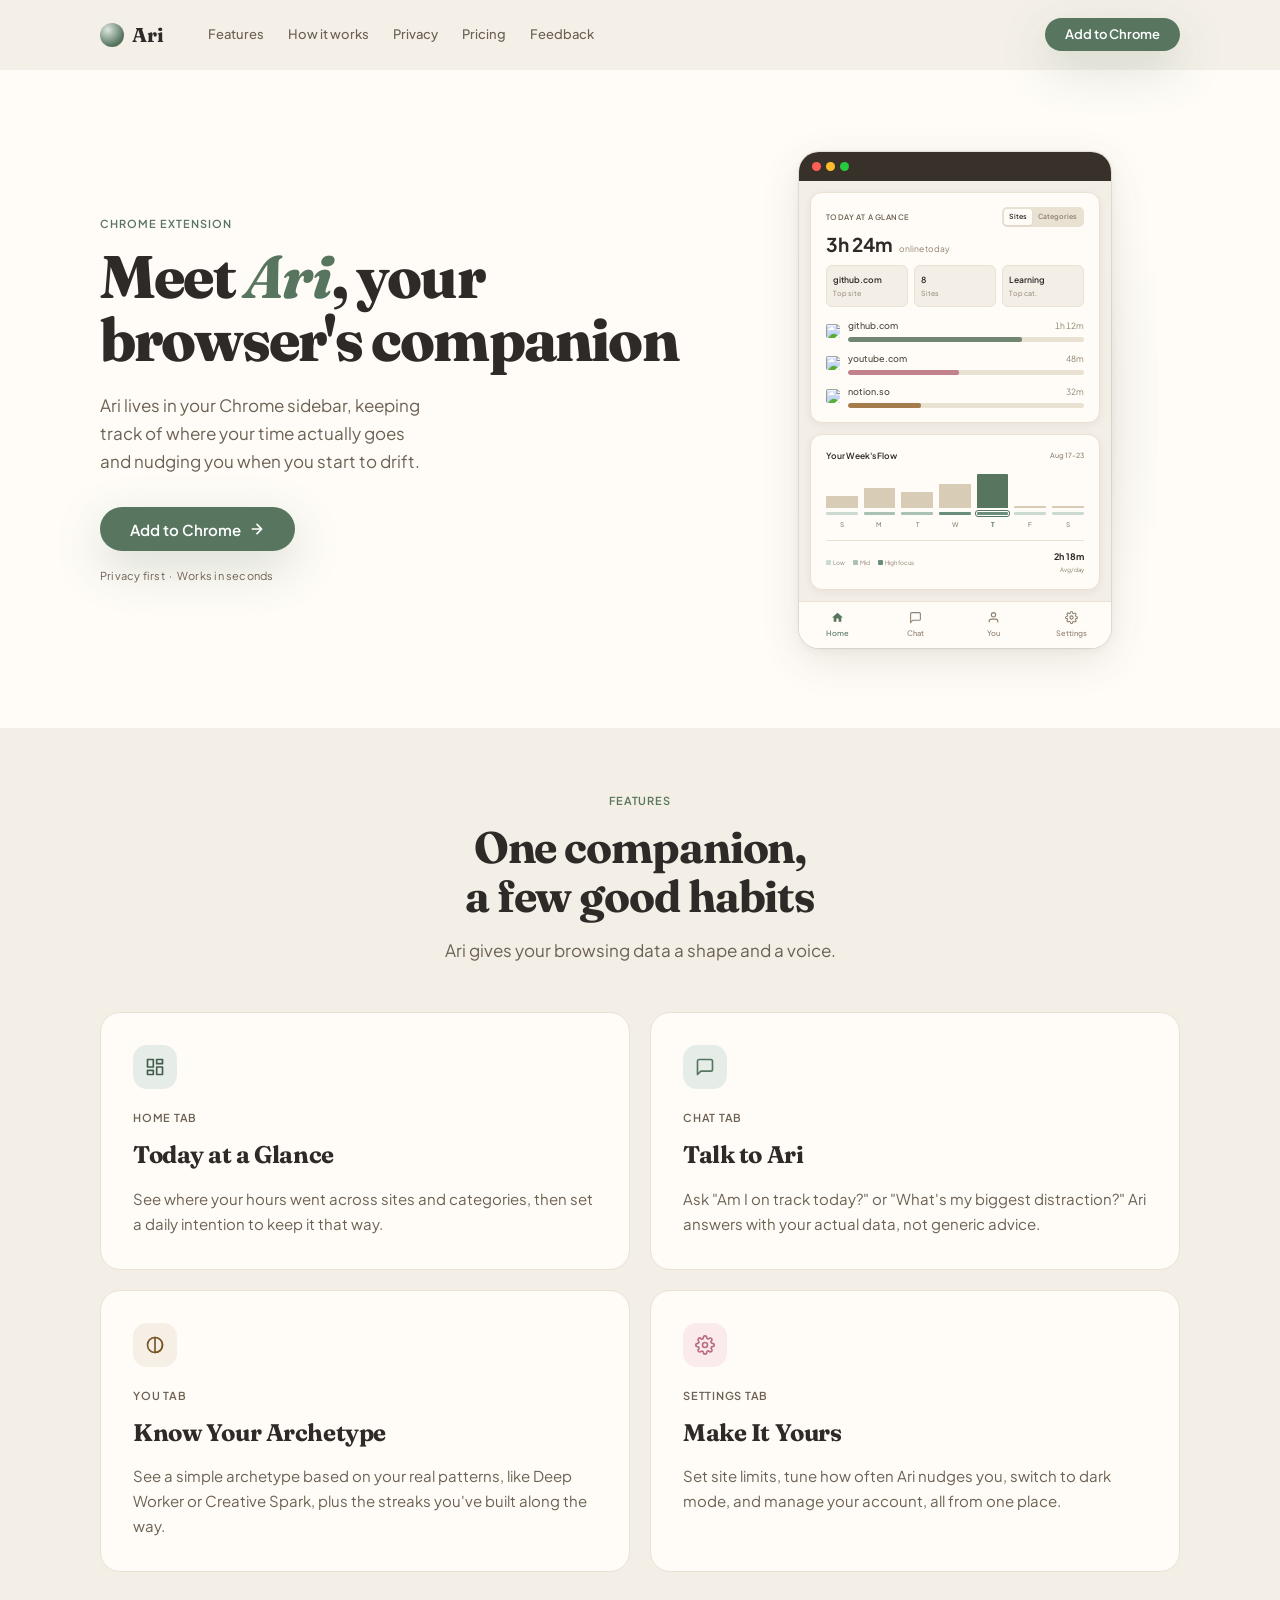
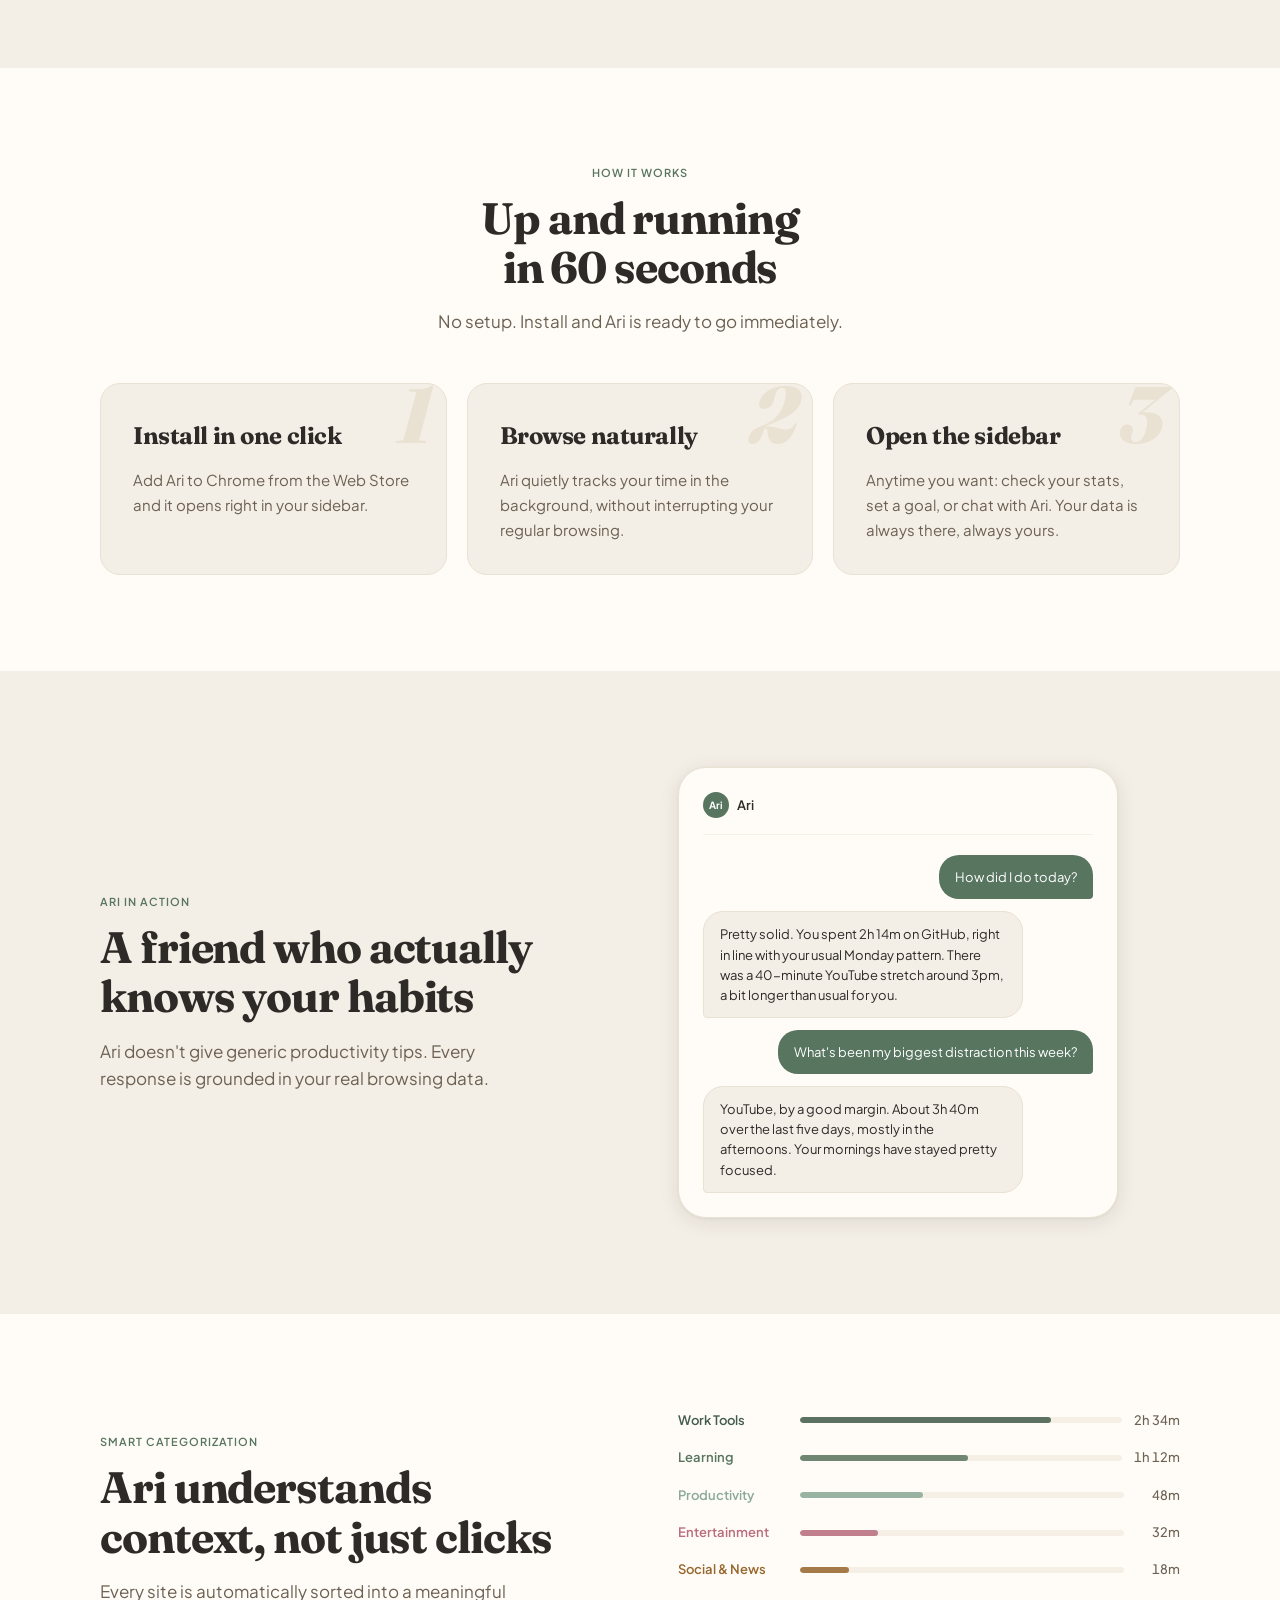
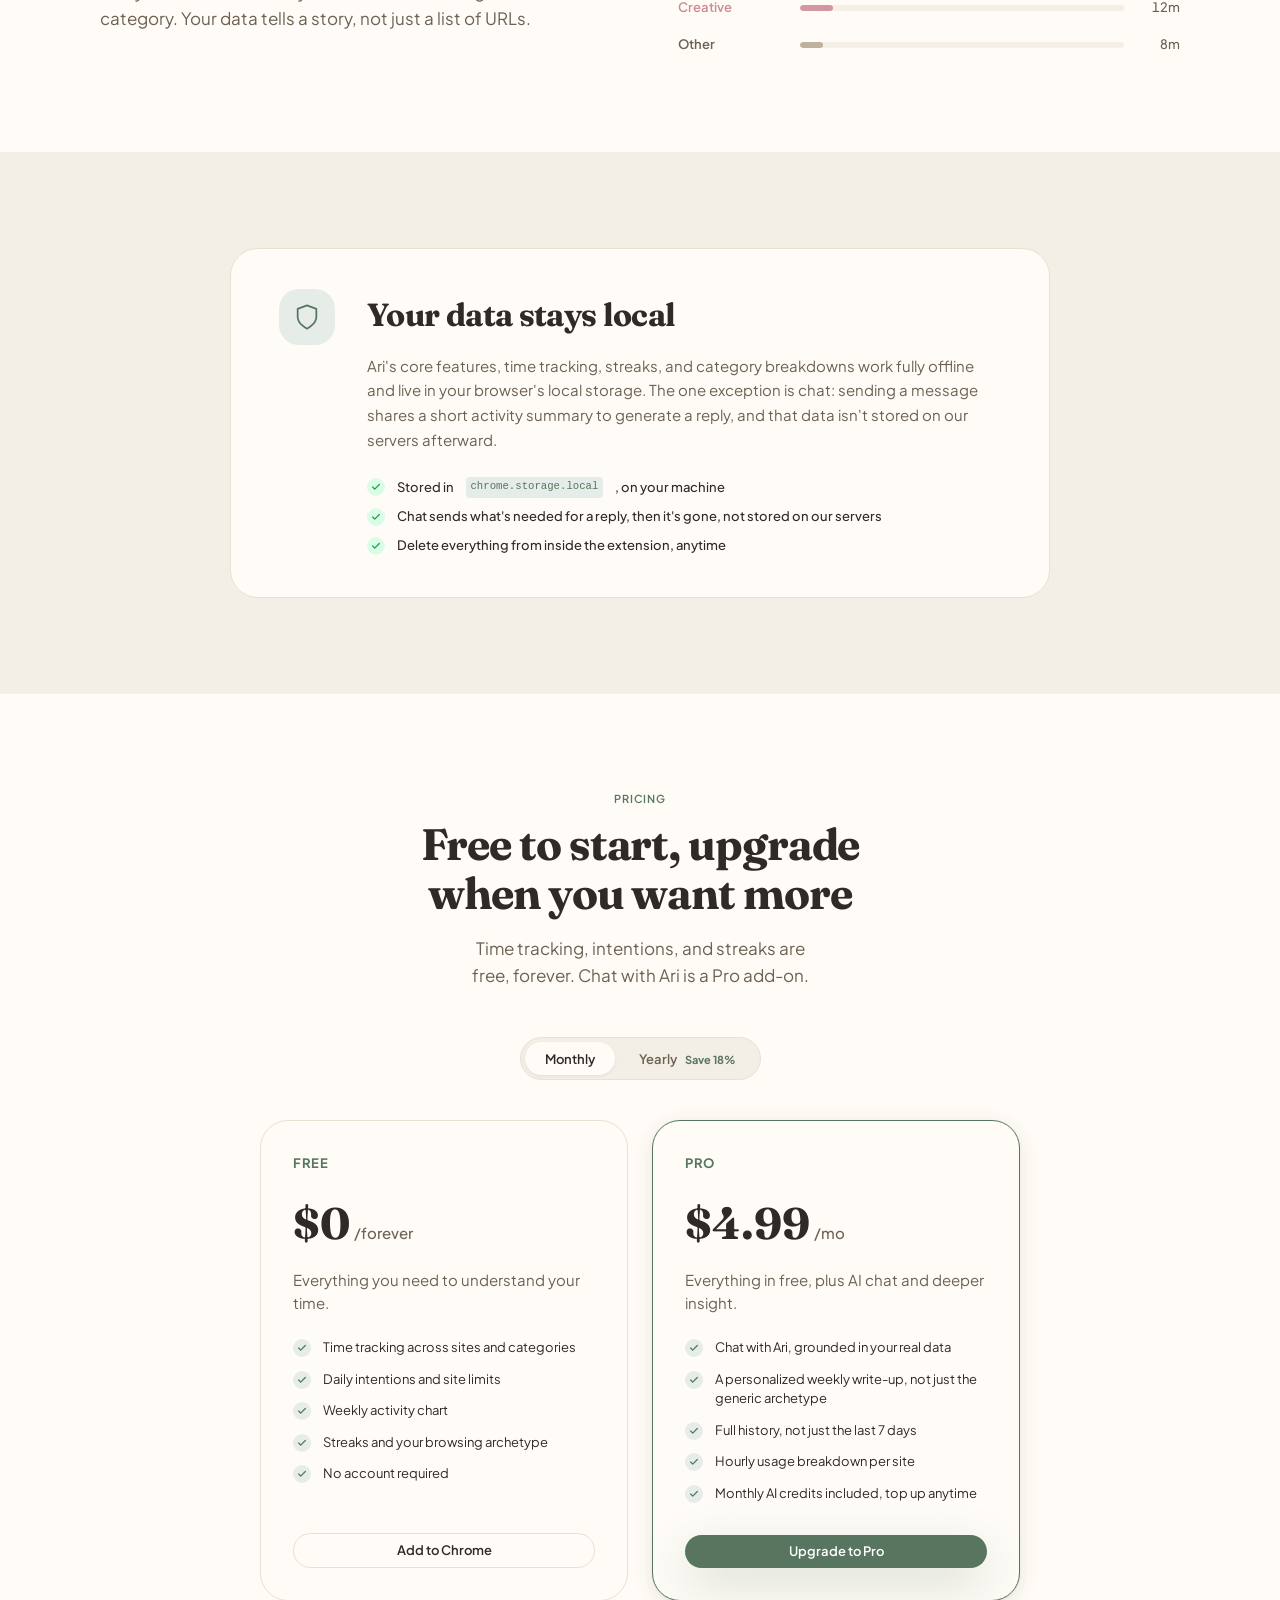
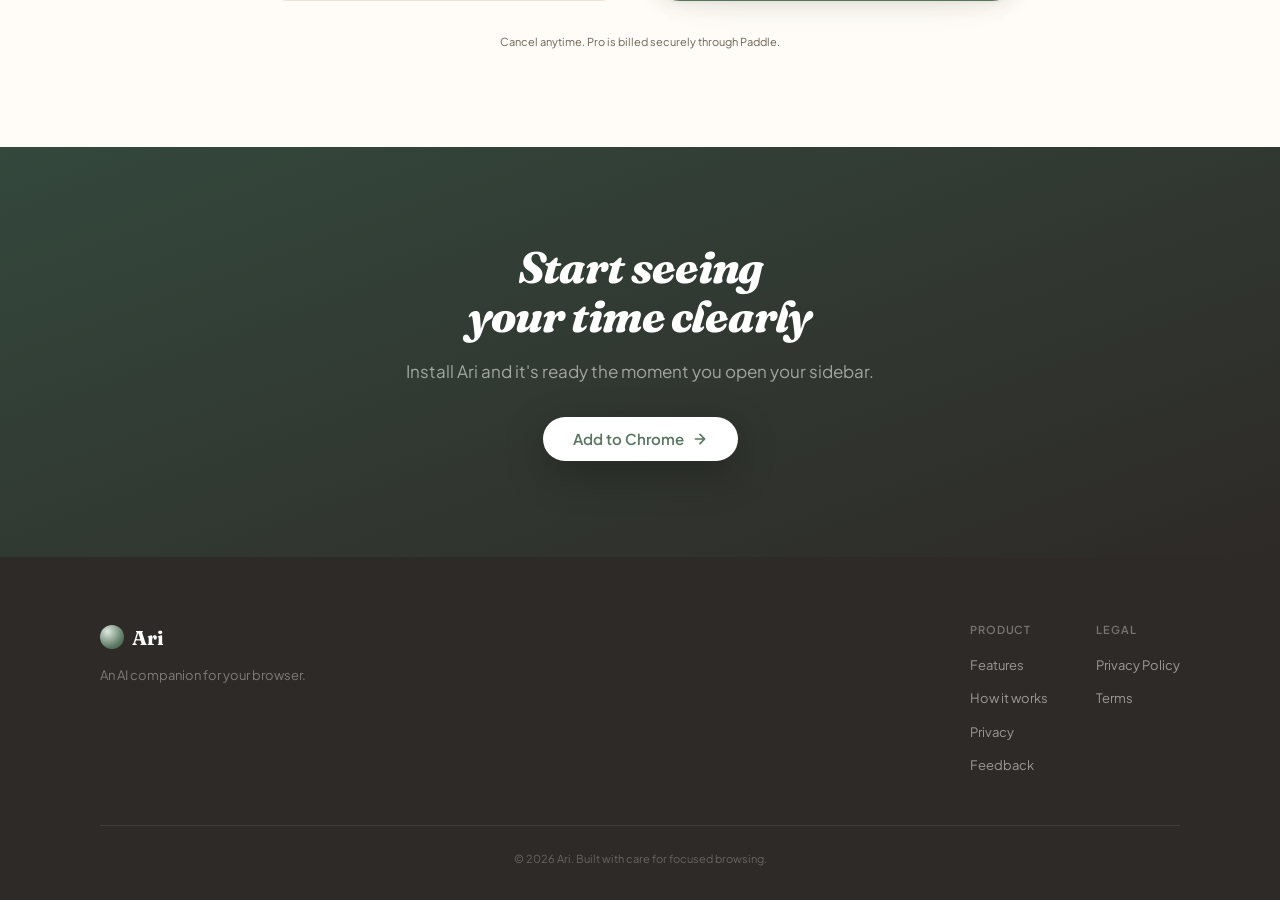
==== commit a759f0d6: "chore: wording fixes" ====
--- a/index.html
+++ b/index.html
@@ -461,7 +461,7 @@
             <p class="pricing__price">
               <span class="pricing__price-amount" id="pricing-amount">$4.99</span><span class="pricing__price-period" id="pricing-period">/mo</span>
             </p>
-            <p class="pricing__plan-desc">Everything in Free, plus AI chat and deeper insight.</p>
+            <p class="pricing__plan-desc">Everything in free, plus AI chat and deeper insight.</p>
             <ul class="pricing__features">
               <li>Chat with Ari, grounded in your real data</li>
               <li>A personalized weekly write-up, not just the generic archetype</li>
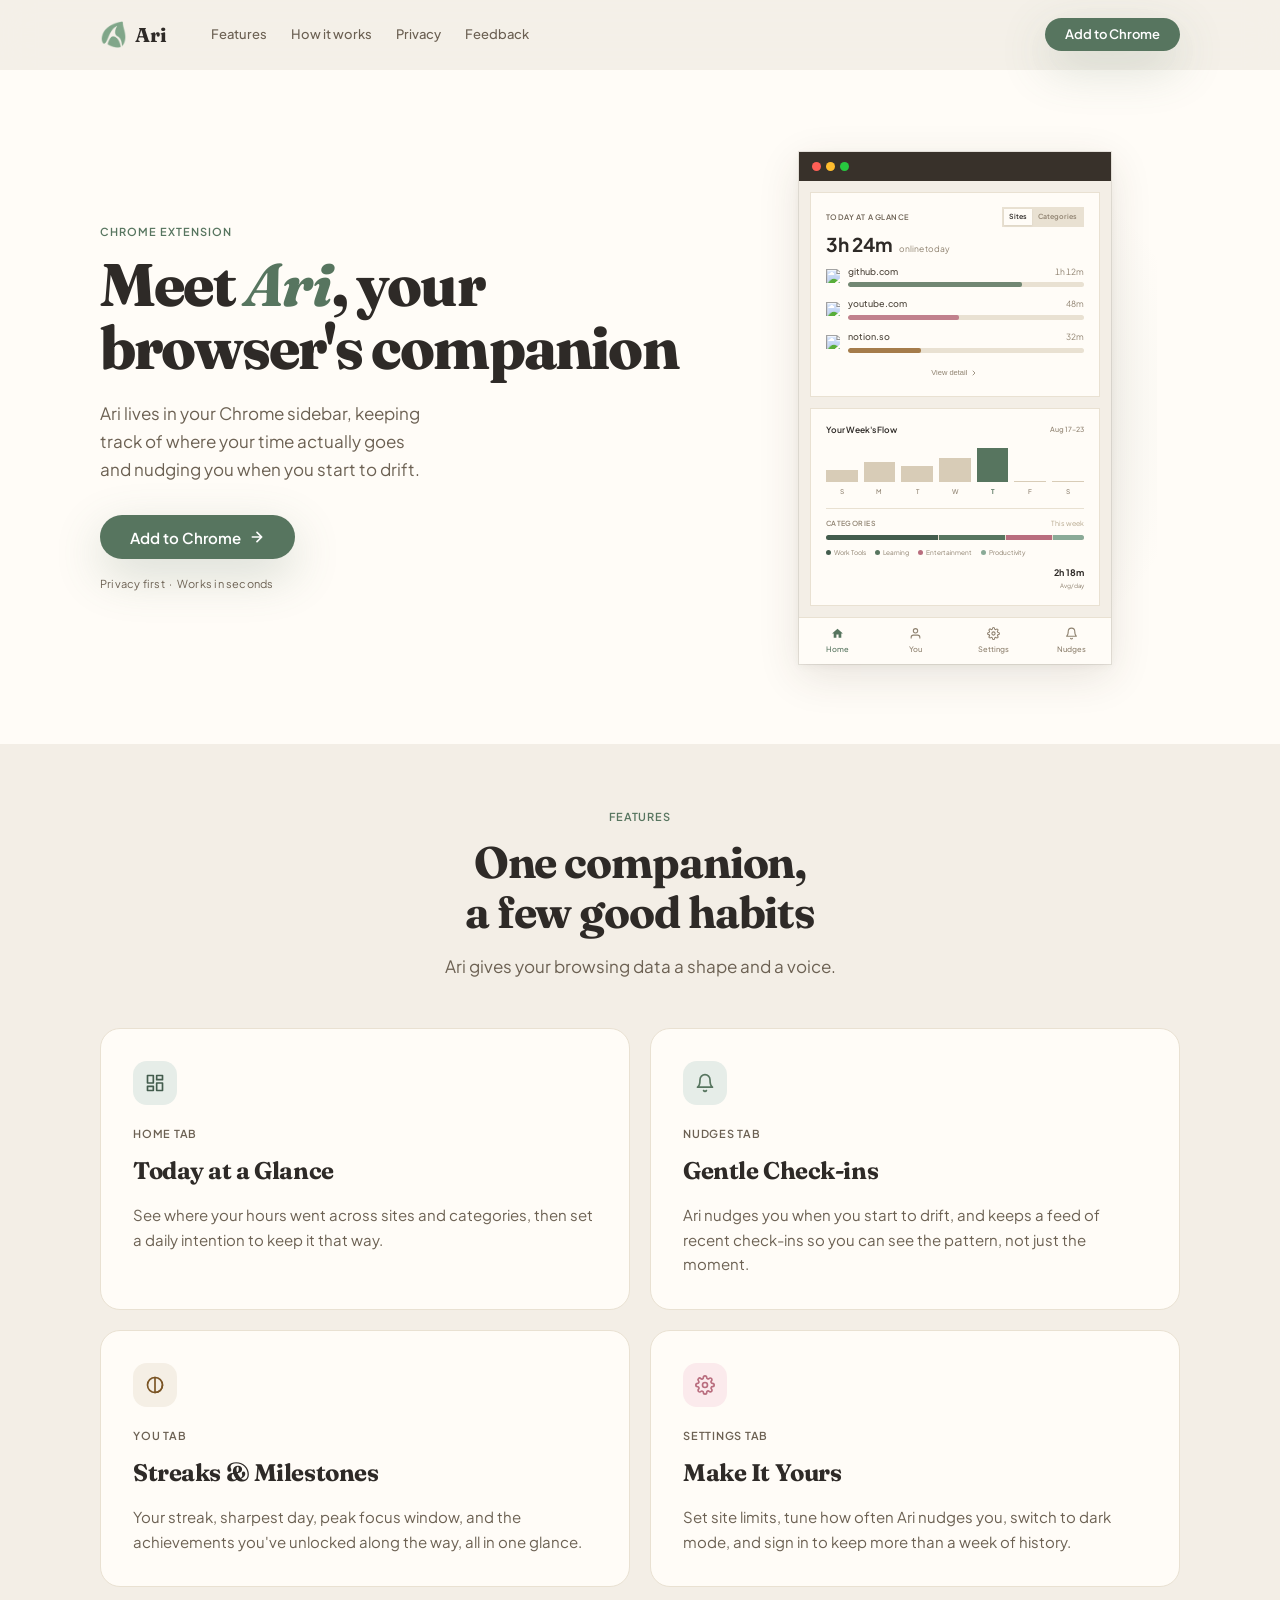
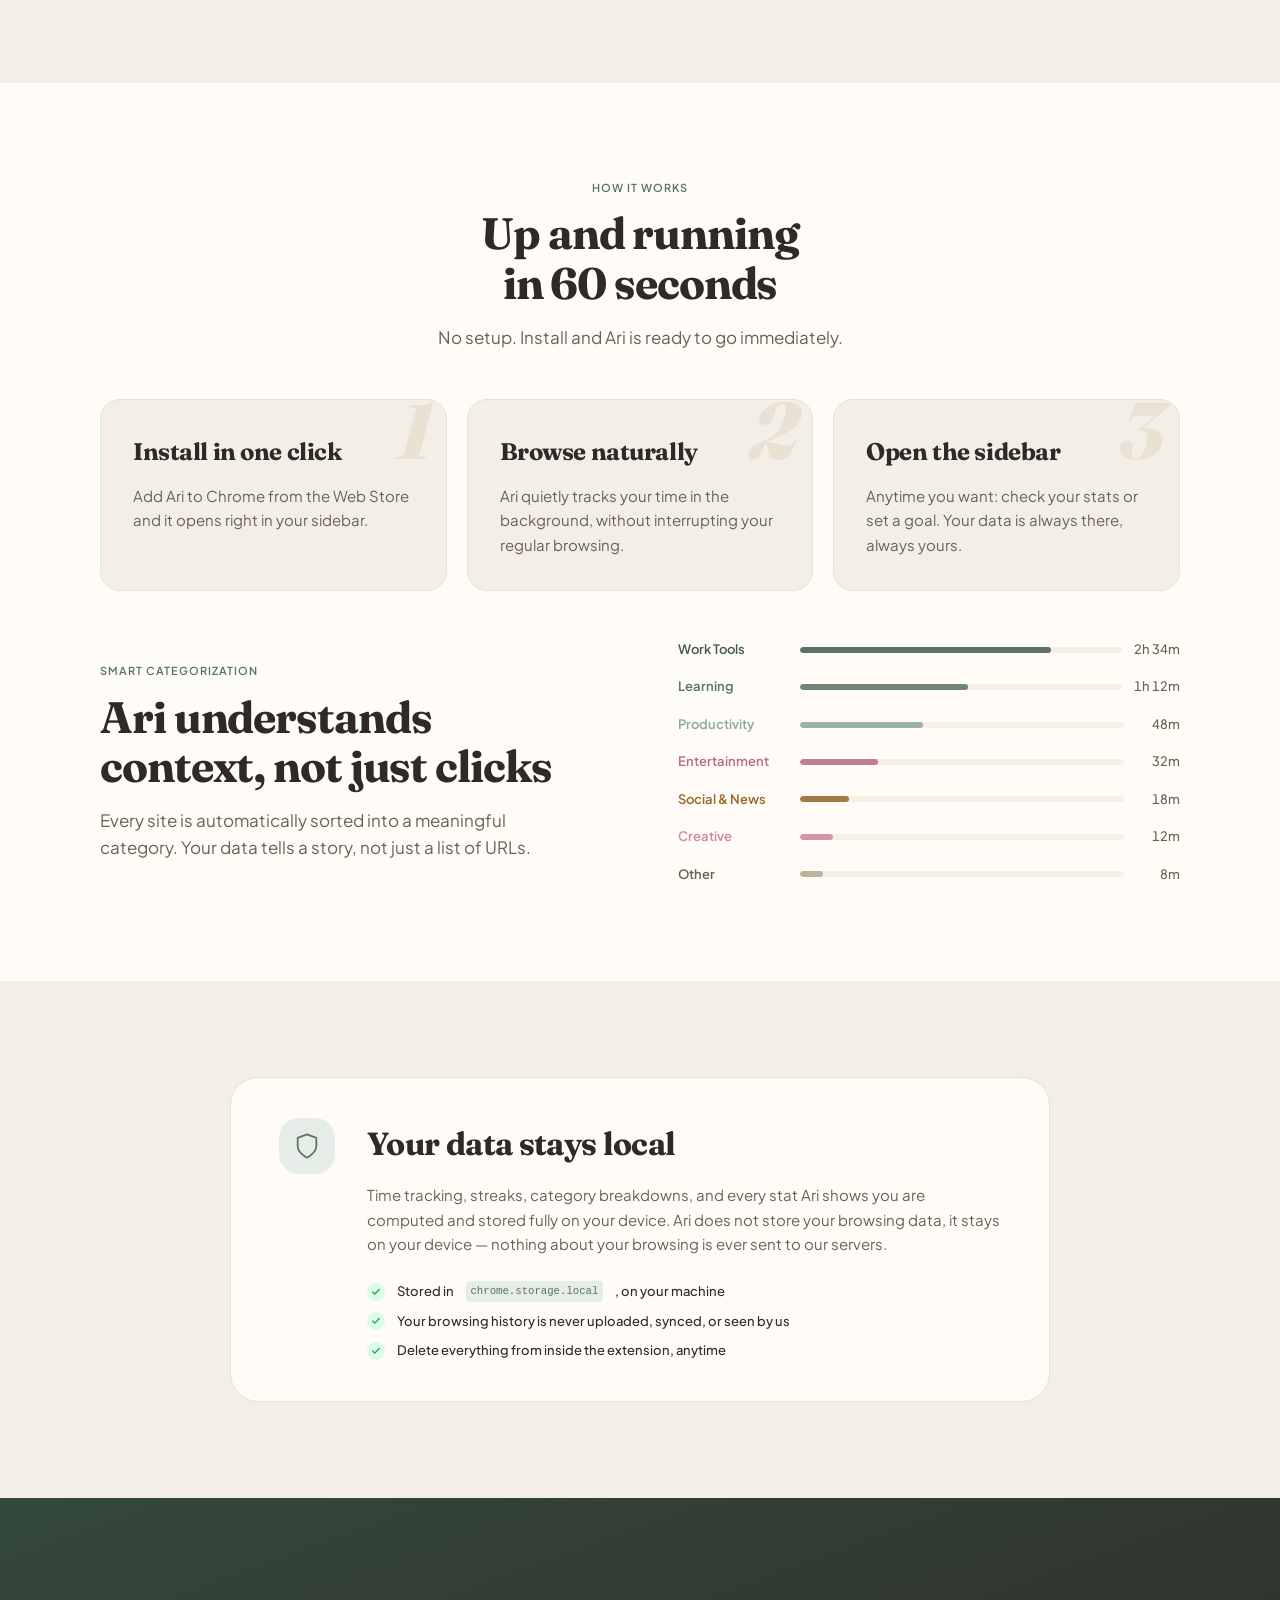
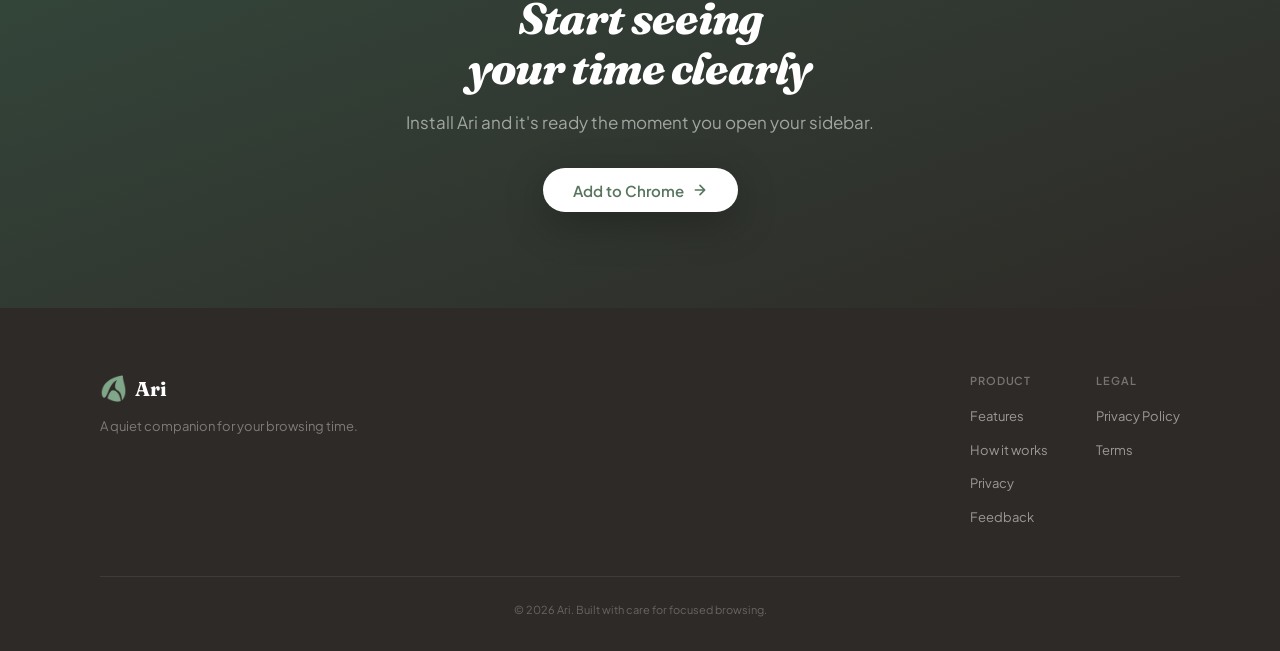
==== commit c52cfa11: "fix: changes to match free only features" ====
--- a/index.html
+++ b/index.html
@@ -3,8 +3,8 @@
 <head>
   <meta charset="UTF-8" />
   <meta name="viewport" content="width=device-width, initial-scale=1.0" />
-  <title>Ari — Your AI Browser Companion</title>
-  <meta name="description" content="Meet Ari, the AI companion that lives in your Chrome sidebar. Track your time, set goals, and chat about your habits. Free, private, no account needed." />
+  <title>Ari — Your Browser Companion</title>
+  <meta name="description" content="Meet Ari, the companion that lives in your Chrome sidebar. Track your time, set goals, and build better habits. Free and private, no account needed." />
 
   <link rel="preconnect" href="https://fonts.googleapis.com" />
   <link rel="preconnect" href="https://fonts.gstatic.com" crossorigin />
@@ -14,6 +14,7 @@
   <link rel="stylesheet" href="css/base.css" />
   <link rel="stylesheet" href="css/components.css" />
   <link rel="stylesheet" href="css/sections.css" />
+  <link rel="icon" type="image/png" href="icons/icon-32.png" />
 </head>
 <body>
 
@@ -22,7 +23,7 @@
     <div class="container">
       <nav class="nav__inner" aria-label="Main navigation">
         <a href="/" class="nav__logo" aria-label="Ari home">
-          <span class="brand-mark" aria-hidden="true"></span>
+          <img src="icons/icon-128.png" class="brand-mark" alt="" aria-hidden="true" />
           Ari
         </a>
         <div class="nav__panel">
@@ -30,7 +31,6 @@
             <li><a href="#features">Features</a></li>
             <li><a href="#how-it-works">How it works</a></li>
             <li><a href="#privacy">Privacy</a></li>
-            <li><a href="#pricing">Pricing</a></li>
             <li><a href="/feedback/">Feedback</a></li>
           </ul>
           <a href="#" class="btn btn--primary nav__cta">Add to Chrome</a>
@@ -98,21 +98,6 @@
 
                     <div class="mock-total">3h 24m <span>online today</span></div>
 
-                    <div class="mock-stats">
-                      <div class="mock-stat">
-                        <div class="mock-stat__val">github.com</div>
-                        <div class="mock-stat__lbl">Top site</div>
-                      </div>
-                      <div class="mock-stat">
-                        <div class="mock-stat__val">8</div>
-                        <div class="mock-stat__lbl">Sites</div>
-                      </div>
-                      <div class="mock-stat">
-                        <div class="mock-stat__val">Learning</div>
-                        <div class="mock-stat__lbl">Top cat.</div>
-                      </div>
-                    </div>
-
                     <div class="mock-site">
                       <img src="https://www.google.com/s2/favicons?domain=github.com&sz=32"
                            class="mock-favicon" alt="github.com" width="14" height="14" />
@@ -151,6 +136,11 @@
                         </div>
                       </div>
                     </div>
+
+                    <button class="mock-view-detail" type="button">
+                      View detail
+                      <svg viewBox="0 0 24 24" fill="none" stroke="currentColor" stroke-width="2.5" stroke-linecap="round" stroke-linejoin="round"><path d="M9 18l6-6-6-6"/></svg>
+                    </button>
                   </div>
 
                   <!-- Weekly activity card -->
@@ -163,50 +153,56 @@
                     <div class="mock-week-bars">
                       <div class="mock-week-day">
                         <div class="mock-week-bar-track"><div class="mock-week-bar-fill" style="height:35%"></div></div>
-                        <div class="mock-week-focus"></div>
                         <span class="mock-week-label">S</span>
                       </div>
                       <div class="mock-week-day">
                         <div class="mock-week-bar-track"><div class="mock-week-bar-fill" style="height:58%"></div></div>
-                        <div class="mock-week-focus mock-week-focus--mid"></div>
                         <span class="mock-week-label">M</span>
                       </div>
                       <div class="mock-week-day">
                         <div class="mock-week-bar-track"><div class="mock-week-bar-fill" style="height:46%"></div></div>
-                        <div class="mock-week-focus mock-week-focus--mid"></div>
                         <span class="mock-week-label">T</span>
                       </div>
                       <div class="mock-week-day">
                         <div class="mock-week-bar-track"><div class="mock-week-bar-fill" style="height:70%"></div></div>
-                        <div class="mock-week-focus mock-week-focus--high"></div>
                         <span class="mock-week-label">W</span>
                       </div>
                       <div class="mock-week-day">
                         <div class="mock-week-bar-track"><div class="mock-week-bar-fill mock-week-bar-fill--active" style="height:100%"></div></div>
-                        <div class="mock-week-focus mock-week-focus--high mock-week-focus--active"></div>
                         <span class="mock-week-label mock-week-label--active">T</span>
                       </div>
                       <div class="mock-week-day">
                         <div class="mock-week-bar-track"><div class="mock-week-bar-fill" style="height:4%"></div></div>
-                        <div class="mock-week-focus"></div>
                         <span class="mock-week-label">F</span>
                       </div>
                       <div class="mock-week-day">
                         <div class="mock-week-bar-track"><div class="mock-week-bar-fill" style="height:4%"></div></div>
-                        <div class="mock-week-focus"></div>
                         <span class="mock-week-label">S</span>
                       </div>
                     </div>
 
-                    <div class="mock-week-foot">
-                      <div class="mock-week-legend">
-                        <span><i class="mock-week-legend__low"></i>Low</span>
-                        <span><i class="mock-week-legend__mid"></i>Mid</span>
-                        <span><i class="mock-week-legend__high"></i>High focus</span>
-                      </div>
-                      <div>
-                        <div class="mock-week-avg-val">2h 18m</div>
-                        <div class="mock-week-avg-lbl">Avg/day</div>
+                    <div class="mock-week-categories">
+                      <div class="mock-week-cat-head">
+                        <span>Categories</span>
+                        <span>This week</span>
+                      </div>
+                      <div class="mock-week-cat-bar">
+                        <span style="width:44%;background:#435C4D"></span>
+                        <span style="width:26%;background:#57755F"></span>
+                        <span style="width:18%;background:#B96D7E"></span>
+                        <span style="width:12%;background:#8AAA97"></span>
+                      </div>
+                      <div class="mock-week-cat-legend">
+                        <span><i style="background:#435C4D"></i>Work Tools</span>
+                        <span><i style="background:#57755F"></i>Learning</span>
+                        <span><i style="background:#B96D7E"></i>Entertainment</span>
+                        <span><i style="background:#8AAA97"></i>Productivity</span>
+                      </div>
+                      <div class="mock-week-avg">
+                        <div>
+                          <div class="mock-week-avg-val">2h 18m</div>
+                          <div class="mock-week-avg-lbl">Avg/day</div>
+                        </div>
                       </div>
                     </div>
                   </div>
@@ -218,16 +214,16 @@
                       <span>Home</span>
                     </div>
                     <div class="mock-nav-item">
-                      <svg width="13" height="13" viewBox="0 0 24 24" fill="none" stroke="currentColor" stroke-width="2" aria-hidden="true"><path d="M21 15a2 2 0 0 1-2 2H7l-4 4V5a2 2 0 0 1 2-2h14a2 2 0 0 1 2 2z"/></svg>
-                      <span>Chat</span>
-                    </div>
-                    <div class="mock-nav-item">
                       <svg width="13" height="13" viewBox="0 0 24 24" fill="none" stroke="currentColor" stroke-width="2" aria-hidden="true"><path d="M20 21v-2a4 4 0 0 0-4-4H8a4 4 0 0 0-4 4v2"/><circle cx="12" cy="7" r="4"/></svg>
                       <span>You</span>
                     </div>
                     <div class="mock-nav-item">
                       <svg width="13" height="13" viewBox="0 0 24 24" fill="none" stroke="currentColor" stroke-width="2" stroke-linecap="round" stroke-linejoin="round" aria-hidden="true"><circle cx="12" cy="12" r="3"/><path d="M19.4 15a1.65 1.65 0 0 0 .33 1.82l.06.06a2 2 0 1 1-2.83 2.83l-.06-.06a1.65 1.65 0 0 0-1.82-.33 1.65 1.65 0 0 0-1 1.51V21a2 2 0 0 1-4 0v-.09A1.65 1.65 0 0 0 9 19.4a1.65 1.65 0 0 0-1.82.33l-.06.06a2 2 0 1 1-2.83-2.83l.06-.06a1.65 1.65 0 0 0 .33-1.82 1.65 1.65 0 0 0-1.51-1H3a2 2 0 0 1 0-4h.09A1.65 1.65 0 0 0 4.6 9a1.65 1.65 0 0 0-.33-1.82l-.06-.06a2 2 0 1 1 2.83-2.83l.06.06a1.65 1.65 0 0 0 1.82.33H9a1.65 1.65 0 0 0 1-1.51V3a2 2 0 0 1 4 0v.09a1.65 1.65 0 0 0 1 1.51 1.65 1.65 0 0 0 1.82-.33l.06-.06a2 2 0 1 1 2.83 2.83l-.06.06a1.65 1.65 0 0 0-.33 1.82V9a1.65 1.65 0 0 0 1.51 1H21a2 2 0 0 1 0 4h-.09a1.65 1.65 0 0 0-1.51 1z"/></svg>
                       <span>Settings</span>
+                    </div>
+                    <div class="mock-nav-item">
+                      <svg width="13" height="13" viewBox="0 0 24 24" fill="none" stroke="currentColor" stroke-width="2" stroke-linecap="round" stroke-linejoin="round" aria-hidden="true"><path d="M6 8a6 6 0 0 1 12 0c0 7 3 9 3 9H3s3-2 3-9"/><path d="M10.3 21a1.94 1.94 0 0 0 3.4 0"/></svg>
+                      <span>Nudges</span>
                     </div>
                   </div>
 
@@ -263,11 +259,11 @@
 
           <article class="feature-card reveal reveal-d1">
             <div class="feature-card__icon feature-card__icon--violet" aria-hidden="true">
-              <svg width="20" height="20" viewBox="0 0 24 24" fill="none" stroke="currentColor" stroke-width="2" stroke-linecap="round" stroke-linejoin="round"><path d="M21 15a2 2 0 0 1-2 2H7l-4 4V5a2 2 0 0 1 2-2h14a2 2 0 0 1 2 2z"/></svg>
-            </div>
-            <p class="feature-card__tab">Chat tab</p>
-            <h3 class="feature-card__title">Talk to Ari</h3>
-            <p class="feature-card__desc">Ask "Am I on track today?" or "What's my biggest distraction?" Ari answers with your actual data, not generic advice.</p>
+              <svg width="20" height="20" viewBox="0 0 24 24" fill="none" stroke="currentColor" stroke-width="2" stroke-linecap="round" stroke-linejoin="round"><path d="M6 8a6 6 0 0 1 12 0c0 7 3 9 3 9H3s3-2 3-9"/><path d="M10.3 21a1.94 1.94 0 0 0 3.4 0"/></svg>
+            </div>
+            <p class="feature-card__tab">Nudges tab</p>
+            <h3 class="feature-card__title">Gentle Check-ins</h3>
+            <p class="feature-card__desc">Ari nudges you when you start to drift, and keeps a feed of recent check-ins so you can see the pattern, not just the moment.</p>
           </article>
 
           <article class="feature-card reveal reveal-d2">
@@ -275,8 +271,8 @@
               <svg width="20" height="20" viewBox="0 0 24 24" fill="none" stroke="currentColor" stroke-width="2" stroke-linecap="round" stroke-linejoin="round"><path d="M12 3a9 9 0 1 0 9 9"/><path d="M12 3a9 9 0 0 1 0 18"/><path d="M12 3v18"/></svg>
             </div>
             <p class="feature-card__tab">You tab</p>
-            <h3 class="feature-card__title">Know Your Archetype</h3>
-            <p class="feature-card__desc">See a simple archetype based on your real patterns, like Deep Worker or Creative Spark, plus the streaks you've built along the way.</p>
+            <h3 class="feature-card__title">Streaks &amp; Milestones</h3>
+            <p class="feature-card__desc">Your streak, sharpest day, peak focus window, and the achievements you've unlocked along the way, all in one glance.</p>
           </article>
 
           <article class="feature-card reveal reveal-d3">
@@ -285,7 +281,7 @@
             </div>
             <p class="feature-card__tab">Settings tab</p>
             <h3 class="feature-card__title">Make It Yours</h3>
-            <p class="feature-card__desc">Set site limits, tune how often Ari nudges you, switch to dark mode, and manage your account, all from one place.</p>
+            <p class="feature-card__desc">Set site limits, tune how often Ari nudges you, switch to dark mode, and sign in to keep more than a week of history.</p>
           </article>
 
         </div>
@@ -312,44 +308,9 @@
           </li>
           <li class="step reveal reveal-d2">
             <h3 class="step__title">Open the sidebar</h3>
-            <p class="step__desc">Anytime you want: check your stats, set a goal, or chat with Ari. Your data is always there, always yours.</p>
+            <p class="step__desc">Anytime you want: check your stats or set a goal. Your data is always there, always yours.</p>
           </li>
         </ol>
-      </div>
-    </section>
-
-    <!-- ── Chat preview ──────────────────────────────────────────── -->
-    <section class="chat-preview" aria-labelledby="chat-title">
-      <div class="container">
-        <div class="chat-preview__inner reveal">
-
-          <div class="chat-preview__text">
-            <span class="eyebrow">Ari in action</span>
-            <h2 class="section-title" id="chat-title">A friend who actually knows your habits</h2>
-            <p class="section-sub">Ari doesn't give generic productivity tips. Every response is grounded in your real browsing data.</p>
-          </div>
-
-          <div class="chat-preview__convo" role="log" aria-label="Example conversation with Ari">
-            <div class="chat-preview__convo-header">
-              <div class="chat-convo-avatar" aria-hidden="true">Ari</div>
-              <span class="chat-convo-name">Ari</span>
-            </div>
-
-            <div class="chat-msg chat-msg--user reveal reveal-d1">
-              How did I do today?
-            </div>
-            <div class="chat-msg chat-msg--ari reveal reveal-d2">
-              Pretty solid. You spent 2h 14m on GitHub, right in line with your usual Monday pattern. There was a 40-minute YouTube stretch around 3pm, a bit longer than usual for you.
-            </div>
-            <div class="chat-msg chat-msg--user reveal reveal-d3">
-              What's been my biggest distraction this week?
-            </div>
-            <div class="chat-msg chat-msg--ari reveal reveal-d4">
-              YouTube, by a good margin. About 3h 40m over the last five days, mostly in the afternoons. Your mornings have stayed pretty focused.
-            </div>
-          </div>
-
-        </div>
       </div>
     </section>
 
@@ -415,66 +376,14 @@
           </div>
           <div class="privacy__body">
             <h2 class="privacy__title" id="privacy-title">Your data stays local</h2>
-            <p class="privacy__desc">Ari's core features, time tracking, streaks, and category breakdowns work fully offline and live in your browser's local storage. The one exception is chat: sending a message shares a short activity summary to generate a reply, and that data isn't stored on our servers afterward.</p>
+            <p class="privacy__desc">Time tracking, streaks, category breakdowns, and every stat Ari shows you are computed and stored fully on your device. Ari does not store your browsing data, it stays on your device — nothing about your browsing is ever sent to our servers.</p>
             <ul class="privacy__points">
               <li>Stored in <code>chrome.storage.local</code>, on your machine</li>
-              <li>Chat sends what's needed for a reply, then it's gone, not stored on our servers</li>
+              <li>Your browsing history is never uploaded, synced, or seen by us</li>
               <li>Delete everything from inside the extension, anytime</li>
             </ul>
           </div>
         </div>
-      </div>
-    </section>
-
-    <!-- ── Pricing ───────────────────────────────────────────────── -->
-    <section class="pricing" id="pricing" aria-labelledby="pricing-title">
-      <div class="container">
-        <div class="section-header reveal">
-          <span class="eyebrow">Pricing</span>
-          <h2 class="section-title" id="pricing-title">Free to start, upgrade when you want more</h2>
-          <p class="section-sub">Time tracking, intentions, and streaks are free, forever. Chat with Ari is a Pro add-on.</p>
-        </div>
-
-        <div class="pricing__toggle" id="pricing-toggle">
-          <button type="button" class="pricing__toggle-btn is-active" data-plan="monthly" aria-pressed="true">Monthly</button>
-          <button type="button" class="pricing__toggle-btn" data-plan="yearly" aria-pressed="false">Yearly<span class="pricing__toggle-save">Save 18%</span></button>
-        </div>
-
-        <div class="pricing__grid">
-
-          <div class="pricing__card reveal">
-            <p class="pricing__plan-name">Free</p>
-            <p class="pricing__price">$0<span class="pricing__price-period">/forever</span></p>
-            <p class="pricing__plan-desc">Everything you need to understand your time.</p>
-            <ul class="pricing__features">
-              <li>Time tracking across sites and categories</li>
-              <li>Daily intentions and site limits</li>
-              <li>Weekly activity chart</li>
-              <li>Streaks and your browsing archetype</li>
-              <li>No account required</li>
-            </ul>
-            <a href="#" class="btn btn--secondary pricing__cta">Add to Chrome</a>
-          </div>
-
-          <div class="pricing__card pricing__card--pro reveal reveal-d1">
-            <p class="pricing__plan-name">Pro</p>
-            <p class="pricing__price">
-              <span class="pricing__price-amount" id="pricing-amount">$4.99</span><span class="pricing__price-period" id="pricing-period">/mo</span>
-            </p>
-            <p class="pricing__plan-desc">Everything in free, plus AI chat and deeper insight.</p>
-            <ul class="pricing__features">
-              <li>Chat with Ari, grounded in your real data</li>
-              <li>A personalized weekly write-up, not just the generic archetype</li>
-              <li>Full history, not just the last 7 days</li>
-              <li>Hourly usage breakdown per site</li>
-              <li>Monthly AI credits included, top up anytime</li>
-            </ul>
-            <a href="#" class="btn btn--primary pricing__cta">Upgrade to Pro</a>
-          </div>
-
-        </div>
-
-        <p class="pricing__note">Cancel anytime. Pro is billed securely through Paddle.</p>
       </div>
     </section>
 
@@ -500,10 +409,10 @@
       <div class="footer__inner">
         <div class="footer__brand">
           <a href="/" class="footer__logo" aria-label="Ari home">
-            <span class="brand-mark" aria-hidden="true"></span>
+            <img src="icons/icon-128.png" class="brand-mark" alt="" aria-hidden="true" />
             Ari
           </a>
-          <p class="footer__tagline">An AI companion for your browser.</p>
+          <p class="footer__tagline">A quiet companion for your browsing time.</p>
         </div>
         <nav class="footer__links" aria-label="Footer links">
           <div class="footer__col">
--- a/css/components.css
+++ b/css/components.css
@@ -23,6 +23,11 @@
   padding-block: var(--sp-4);
 }
 
+/* Legal/feedback pages: just the wordmark, centered — no links, no CTA. */
+.nav__inner--center {
+  justify-content: center;
+}
+
 .nav__logo {
   display: flex;
   align-items: center;
@@ -36,10 +41,9 @@
 
 .brand-mark {
   display: inline-block;
-  width: 1.2em;
-  height: 1.2em;
-  border-radius: 50%;
-  background: radial-gradient(circle at 32% 28%, #DDE8DF 0%, var(--c-violet) 68%, var(--c-violet-hover) 100%);
+  width: 1.35em;
+  height: 1.35em;
+  object-fit: contain;
   flex-shrink: 0;
 }
 
--- a/css/sections.css
+++ b/css/sections.css
@@ -83,7 +83,7 @@
 .mockup-frame {
   position: relative;
   width: 312px;
-  border-radius: var(--r-xl);
+  border-radius: 0;
   overflow: hidden;
   box-shadow:
     0 0 0 1px rgba(62,50,34,.10),
@@ -117,10 +117,9 @@
 .mock-card {
   background: #FFFCF7;
   border: 1px solid #E9E1D2;
-  border-radius: 12px;
+  border-radius: 0;
   margin: 11px;
   padding: 14px 15px;
-  box-shadow: 0 2px 8px rgba(62,50,34,.06);
 }
 
 .mock-card__head {
@@ -141,7 +140,7 @@
 .mock-toggle-pill {
   display: flex;
   background: #E9E1D2;
-  border-radius: 5px;
+  border-radius: 0;
   padding: 2px;
   gap: 1px;
 }
@@ -150,7 +149,7 @@
   font-size: 7px;
   font-weight: 600;
   padding: 2px 5px;
-  border-radius: 3px;
+  border-radius: 0;
   color: #8F8270;
 }
 
@@ -175,35 +174,6 @@
   margin-left: 3px;
 }
 
-.mock-stats {
-  display: grid;
-  grid-template-columns: repeat(3, 1fr);
-  gap: 6px;
-  margin-bottom: 12px;
-}
-
-.mock-stat {
-  background: #F3EEE6;
-  border: 1px solid #E9E1D2;
-  border-radius: 6px;
-  padding: 7px 6px;
-}
-
-.mock-stat__val {
-  font-size: 8.5px;
-  font-weight: 600;
-  color: #2E2A27;
-  margin-bottom: 1px;
-  overflow: hidden;
-  text-overflow: ellipsis;
-  white-space: nowrap;
-}
-
-.mock-stat__lbl {
-  font-size: 7px;
-  color: #8F8270;
-}
-
 .mock-site {
   display: flex;
   align-items: center;
@@ -216,7 +186,7 @@
 .mock-favicon {
   width: 14px;
   height: 14px;
-  border-radius: 2px;
+  border-radius: 0;
   flex-shrink: 0;
   object-fit: contain;
 }
@@ -266,6 +236,26 @@
   transition: width .6s ease;
 }
 
+.mock-view-detail {
+  margin-top: 8px;
+  width: 100%;
+  display: flex;
+  align-items: center;
+  justify-content: center;
+  gap: 3px;
+  padding: 5px 0;
+  font-size: 7.5px;
+  font-weight: 500;
+  color: #8F8270;
+  background: none;
+  border: none;
+}
+
+.mock-view-detail svg {
+  width: 8px;
+  height: 8px;
+}
+
 .mock-week-card {
   margin-top: 0;
 }
@@ -311,33 +301,13 @@
 
 .mock-week-bar-fill {
   width: 100%;
-  border-radius: 1px 1px 0 0;
+  border-radius: 0;
   background: #D8CCB7;
   transition: height .6s ease;
 }
 
 .mock-week-bar-fill--active {
   background: #57755F;
-}
-
-.mock-week-focus {
-  width: 100%;
-  height: 3px;
-  border-radius: 1px;
-  background: #CBDBD1;
-}
-
-.mock-week-focus--mid {
-  background: #A9C2B3;
-}
-
-.mock-week-focus--high {
-  background: #6B8E7B;
-}
-
-.mock-week-focus--active {
-  outline: 1px solid #57755F;
-  outline-offset: 1px;
 }
 
 .mock-week-label {
@@ -351,38 +321,73 @@
   font-weight: 700;
 }
 
-.mock-week-foot {
-  display: flex;
-  align-items: center;
-  justify-content: space-between;
+.mock-week-categories {
   margin-top: 11px;
   padding-top: 9px;
   border-top: 1px solid #E9E1D2;
 }
 
-.mock-week-legend {
-  display: flex;
-  gap: 8px;
-}
-
-.mock-week-legend span {
-  display: flex;
-  align-items: center;
-  gap: 2px;
-  font-size: 6px;
+.mock-week-cat-head {
+  display: flex;
+  align-items: center;
+  justify-content: space-between;
+  margin-bottom: 6px;
+}
+
+.mock-week-cat-head span:first-child {
+  font-size: 7px;
+  font-weight: 600;
+  text-transform: uppercase;
+  letter-spacing: .06em;
   color: #8F8270;
 }
 
-.mock-week-legend i {
+.mock-week-cat-head span:last-child {
+  font-size: 7px;
+  color: #B7A98F;
+}
+
+.mock-week-cat-bar {
+  display: flex;
+  height: 5px;
+  border-radius: 3px;
+  overflow: hidden;
+  gap: 1px;
+  background: #E9E1D2;
+}
+
+.mock-week-cat-bar span {
+  display: block;
+  height: 100%;
+}
+
+.mock-week-cat-legend {
+  display: flex;
+  flex-wrap: wrap;
+  gap: 6px 9px;
+  margin-top: 7px;
+}
+
+.mock-week-cat-legend span {
+  display: flex;
+  align-items: center;
+  gap: 3px;
+  font-size: 6.5px;
+  color: #8F8270;
+}
+
+.mock-week-cat-legend i {
   width: 5px;
   height: 5px;
-  border-radius: 1px;
+  border-radius: 50%;
   display: inline-block;
 }
 
-.mock-week-legend__low  { background: #CBDBD1; }
-.mock-week-legend__mid  { background: #A9C2B3; }
-.mock-week-legend__high { background: #6B8E7B; }
+.mock-week-avg {
+  display: flex;
+  justify-content: flex-end;
+  margin-top: 8px;
+}
 
 .mock-week-avg-val {
   font-size: 9px;
@@ -509,7 +514,8 @@
 ──────────────────────────────────────────────────────────────── */
 
 .how-it-works {
-  padding-block: var(--sp-24);
+  padding-top: var(--sp-24);
+  padding-bottom: var(--sp-6);
   background: var(--c-surface);
 }
 
@@ -565,98 +571,12 @@
 
 
 /* ─────────────────────────────────────────────────────────────
-   CHAT PREVIEW  (aesthetic risk — Ari's voice on the page)
-──────────────────────────────────────────────────────────────── */
-
-.chat-preview {
-  padding-block: var(--sp-24);
-}
-
-.chat-preview__inner {
-  display: grid;
-  grid-template-columns: 1fr 1fr;
-  gap: clamp(var(--sp-10), 6vw, var(--sp-20));
-  align-items: center;
-}
-
-.chat-preview__text .section-title { text-align: left; }
-.chat-preview__text .section-sub   { text-align: left; }
-
-.chat-preview__convo {
-  display: flex;
-  flex-direction: column;
-  gap: var(--sp-3);
-  max-width: 440px;
-  background: var(--c-surface);
-  border-radius: var(--r-2xl);
-  border: 1px solid var(--c-border);
-  padding: var(--sp-6);
-  box-shadow: var(--shadow-md);
-}
-
-.chat-preview__convo-header {
-  display: flex;
-  align-items: center;
-  gap: var(--sp-2);
-  padding-bottom: var(--sp-4);
-  border-bottom: 1px solid var(--c-border-light);
-  margin-bottom: var(--sp-2);
-}
-
-.chat-convo-avatar {
-  width: 26px;
-  height: 26px;
-  border-radius: 50%;
-  background: #57755F;
-  display: flex;
-  align-items: center;
-  justify-content: center;
-  color: #fff;
-  font-size: 10px;
-  font-weight: 700;
-  flex-shrink: 0;
-}
-
-.chat-convo-name {
-  font-size: var(--sz-sm);
-  font-weight: 600;
-  color: var(--c-ink);
-}
-
-.chat-msg {
-  max-width: 82%;
-  padding: var(--sp-3) var(--sp-4);
-  font-size: var(--sz-sm);
-  line-height: 1.55;
-  border-radius: var(--r-xl);
-}
-
-.chat-msg--user {
-  align-self: flex-end;
-  background: var(--c-violet);
-  color: #fff;
-  border-radius: var(--r-xl) var(--r-xl) var(--r-sm) var(--r-xl);
-}
-
-.chat-msg--ari {
-  align-self: flex-start;
-  background: var(--c-ground);
-  color: var(--c-ink);
-  border: 1px solid var(--c-border);
-  border-radius: var(--r-xl) var(--r-xl) var(--r-xl) var(--r-sm);
-}
-
-.chat-msg__emoji {
-  margin-left: var(--sp-1);
-}
-
-
-/* ─────────────────────────────────────────────────────────────
    CATEGORIES
 ──────────────────────────────────────────────────────────────── */
 
 .categories {
-  padding-block: var(--sp-24);
+  padding-top: var(--sp-6);
+  padding-bottom: var(--sp-24);
   background: var(--c-surface);
 }
 
@@ -795,163 +715,6 @@
 
 
 /* ─────────────────────────────────────────────────────────────
-   PRICING
-──────────────────────────────────────────────────────────────── */
-
-.pricing {
-  padding-block: var(--sp-24);
-  background: var(--c-surface);
-}
-
-.pricing__toggle {
-  display: flex;
-  justify-content: center;
-  gap: var(--sp-1);
-  margin: 0 auto var(--sp-10);
-  width: fit-content;
-  background: var(--c-ground);
-  border: 1px solid var(--c-border);
-  border-radius: var(--r-full);
-  padding: 4px;
-}
-
-.pricing__toggle-btn {
-  position: relative;
-  font-family: var(--font-body);
-  font-size: var(--sz-sm);
-  font-weight: 600;
-  color: var(--c-muted);
-  background: none;
-  border: none;
-  border-radius: var(--r-full);
-  padding: .55rem 1.25rem;
-  cursor: pointer;
-  transition: background var(--t-fast), color var(--t-fast);
-}
-
-.pricing__toggle-btn.is-active {
-  background: var(--c-surface);
-  color: var(--c-ink);
-  box-shadow: var(--shadow-sm);
-}
-
-.pricing__toggle-save {
-  margin-left: var(--sp-2);
-  font-size: var(--sz-xs);
-  font-weight: 700;
-  color: var(--c-violet);
-}
-
-.pricing__grid {
-  display: grid;
-  grid-template-columns: repeat(2, 1fr);
-  gap: var(--sp-6);
-  max-width: 760px;
-  margin-inline: auto;
-  align-items: stretch;
-}
-
-.pricing__card {
-  display: flex;
-  flex-direction: column;
-  background: var(--c-surface);
-  border: 1px solid var(--c-border);
-  border-radius: var(--r-2xl);
-  padding: var(--sp-8);
-}
-
-.pricing__card--pro {
-  border-color: var(--c-violet);
-  box-shadow: var(--shadow-md);
-}
-
-.pricing__plan-name {
-  font-family: var(--font-body);
-  font-size: var(--sz-sm);
-  font-weight: 700;
-  letter-spacing: .04em;
-  text-transform: uppercase;
-  color: var(--c-violet);
-  margin-bottom: var(--sp-3);
-}
-
-.pricing__price {
-  display: flex;
-  align-items: baseline;
-  gap: var(--sp-1);
-  font-family: var(--font-display);
-  font-size: var(--sz-3xl);
-  font-weight: 700;
-  color: var(--c-ink);
-  margin-bottom: var(--sp-2);
-}
-
-.pricing__price-period {
-  font-family: var(--font-body);
-  font-size: var(--sz-base);
-  font-weight: 500;
-  color: var(--c-muted);
-}
-
-.pricing__plan-desc {
-  font-size: var(--sz-base);
-  color: var(--c-muted);
-  line-height: 1.55;
-  margin-bottom: var(--sp-6);
-}
-
-.pricing__features {
-  display: flex;
-  flex-direction: column;
-  gap: var(--sp-3);
-  margin-bottom: var(--sp-8);
-  flex: 1;
-}
-
-.pricing__features li {
-  display: flex;
-  align-items: flex-start;
-  gap: var(--sp-3);
-  font-size: var(--sz-sm);
-  color: var(--c-ink);
-  line-height: 1.5;
-}
-
-.pricing__features li::before {
-  content: '';
-  display: block;
-  width: 18px;
-  height: 18px;
-  margin-top: 1px;
-  border-radius: 50%;
-  background: var(--c-violet-tint);
-  background-image: url("data:image/svg+xml,%3Csvg xmlns='http://www.w3.org/2000/svg' width='10' height='10' viewBox='0 0 24 24' fill='none' stroke='%2357755F' stroke-width='3' stroke-linecap='round' stroke-linejoin='round'%3E%3Cpolyline points='20 6 9 17 4 12'/%3E%3C/svg%3E");
-  background-repeat: no-repeat;
-  background-position: center;
-  flex-shrink: 0;
-}
-
-.pricing__cta {
-  width: 100%;
-  justify-content: center;
-  margin-top: auto;
-}
-
-.pricing__note {
-  text-align: center;
-  font-size: var(--sz-xs);
-  color: var(--c-muted);
-  margin-top: var(--sp-8);
-}
-
-@media (max-width: 640px) {
-  .pricing__grid {
-    grid-template-columns: 1fr;
-  }
-}
-
-
-/* ─────────────────────────────────────────────────────────────
    CTA
 ──────────────────────────────────────────────────────────────── */
 
@@ -1109,13 +872,10 @@
     max-width: 380px;
   }
 
-  .chat-preview__inner,
   .categories__inner {
     grid-template-columns: 1fr;
   }
 
-  .chat-preview__text .section-title,
-  .chat-preview__text .section-sub,
   .categories__text .section-title,
   .categories__text .section-sub {
     text-align: center;
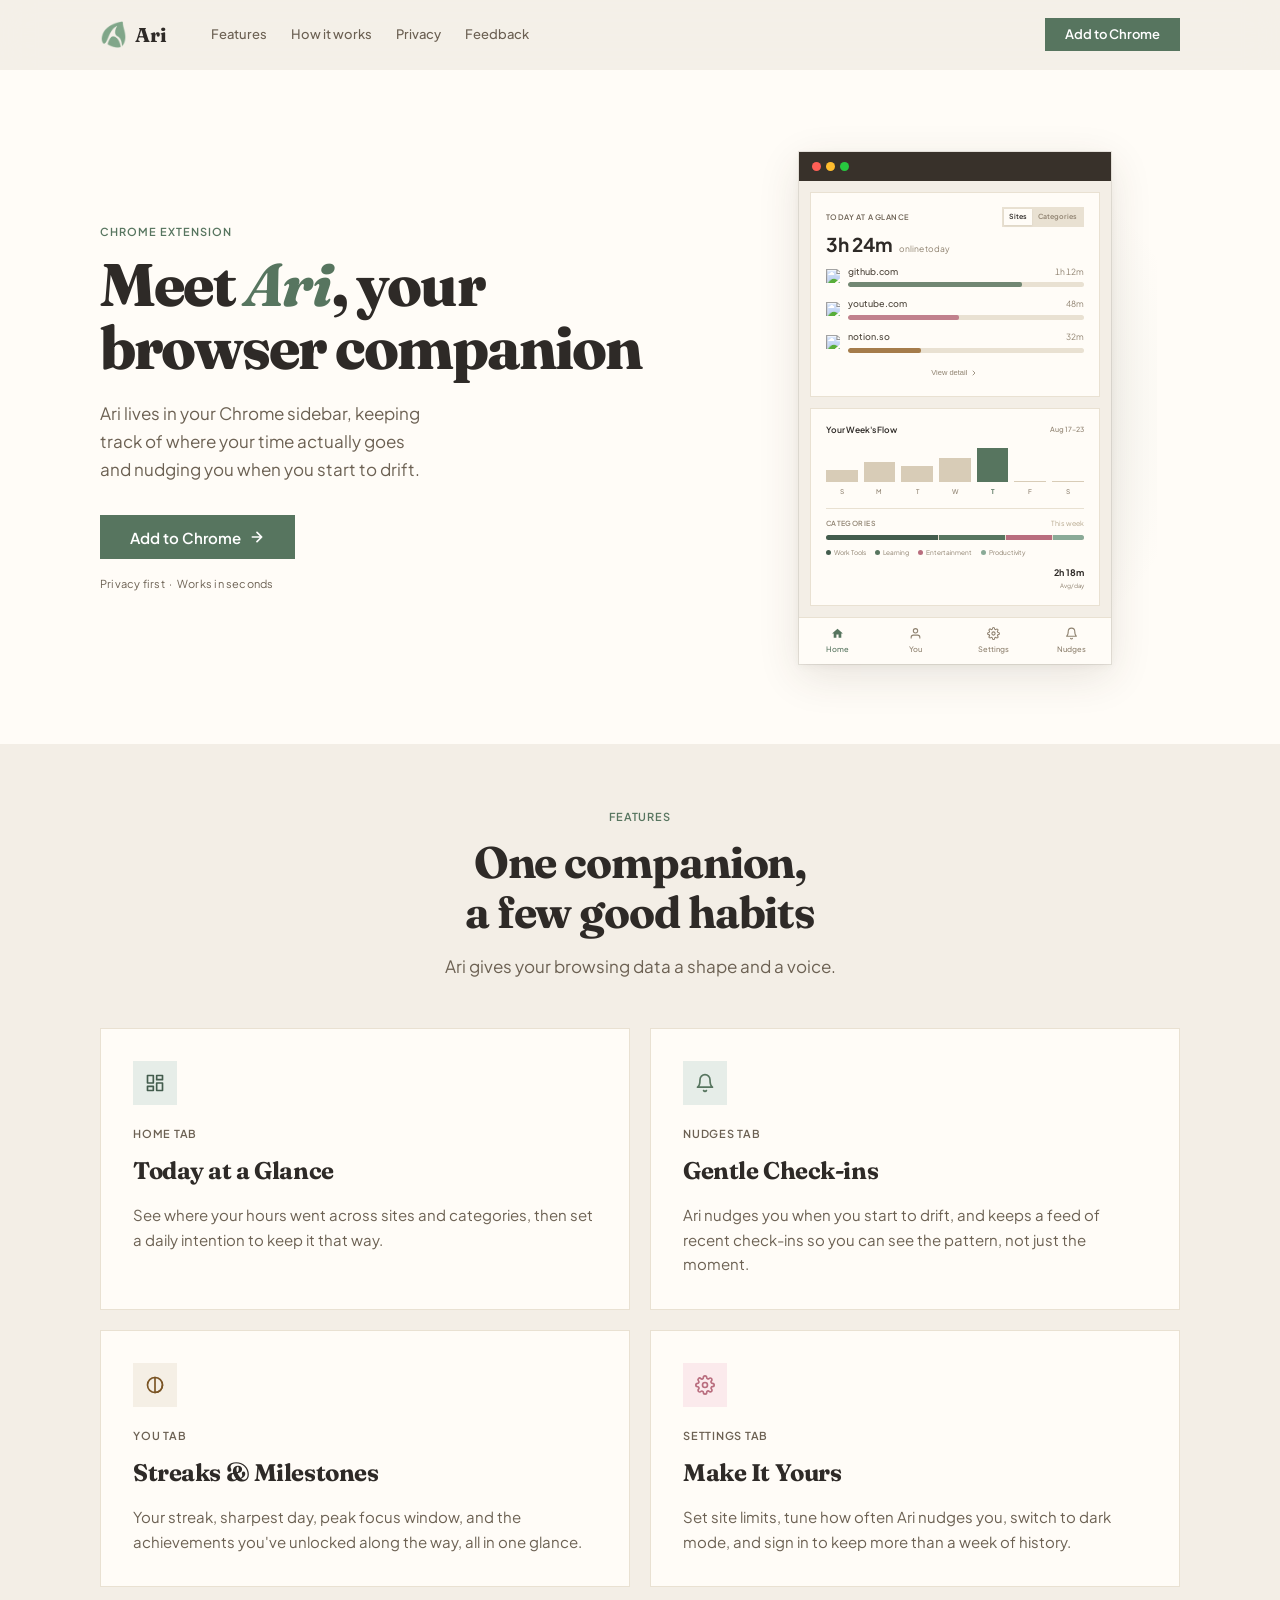
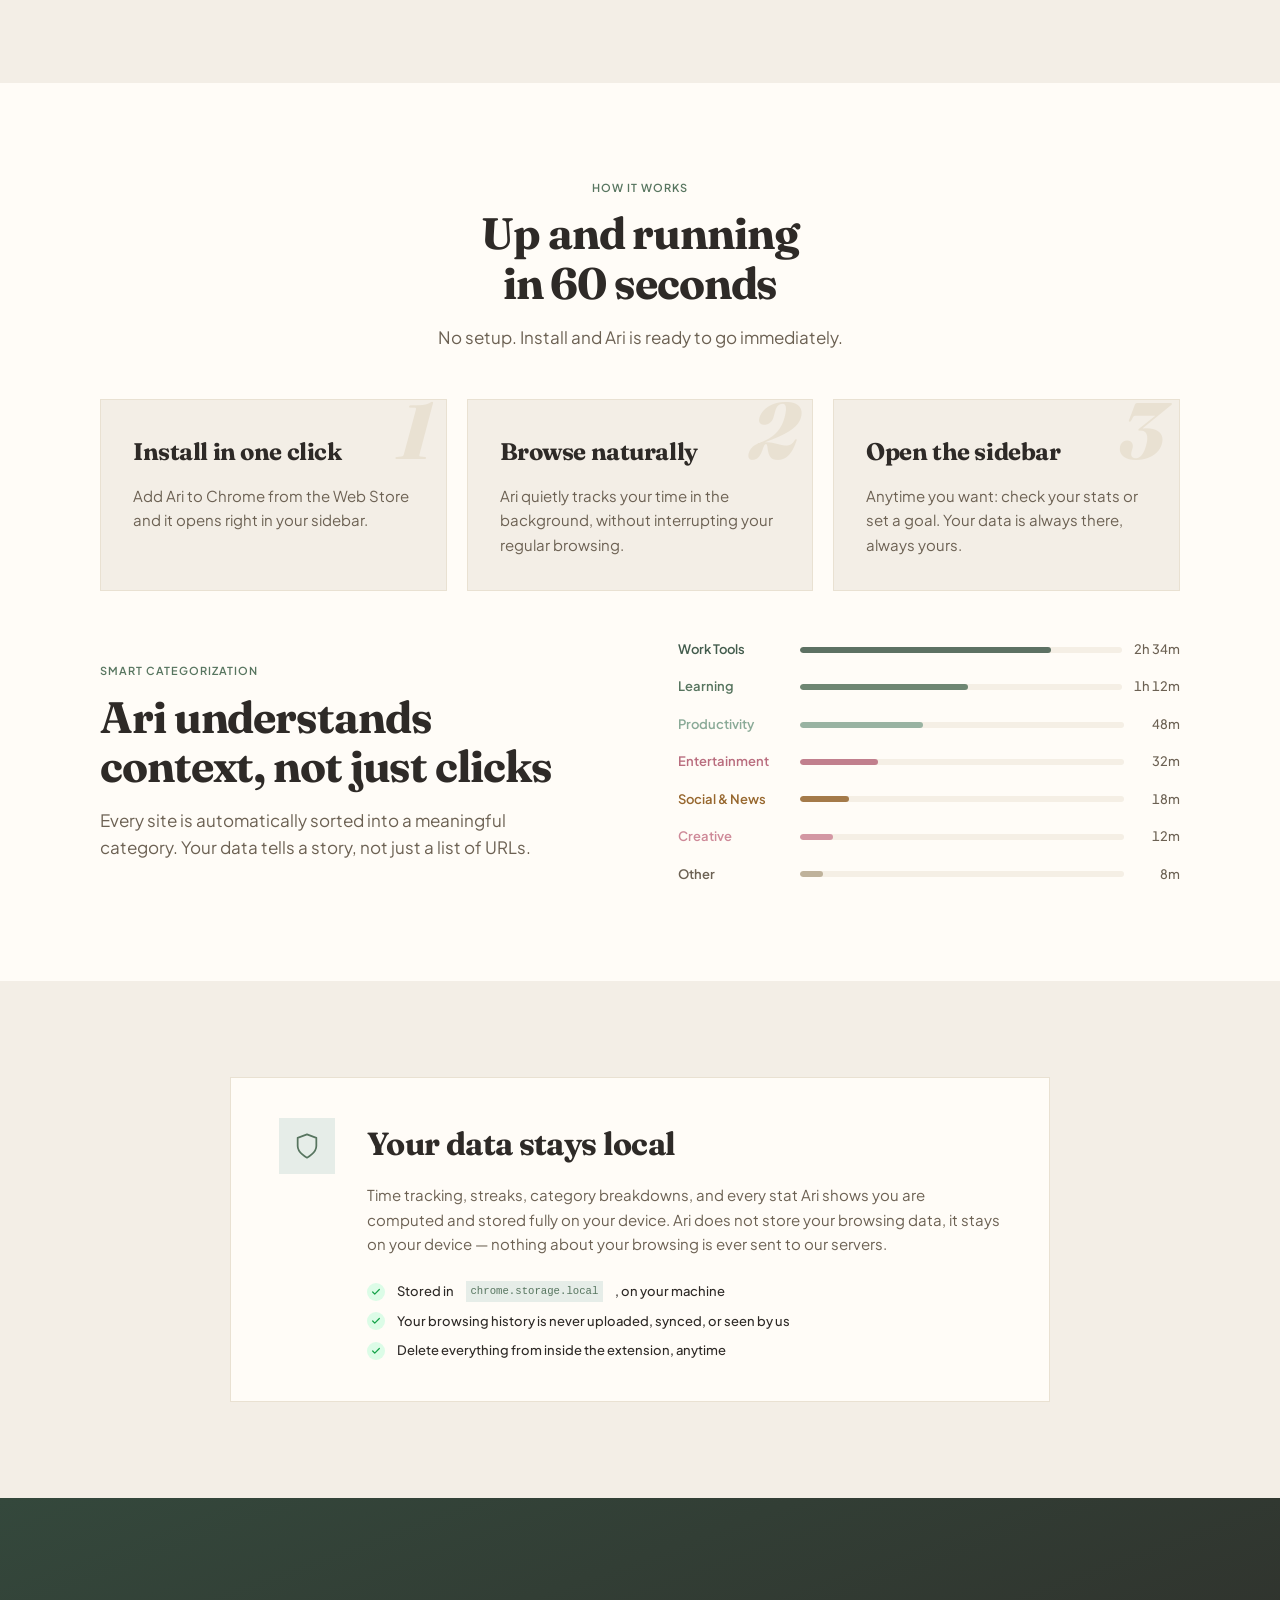
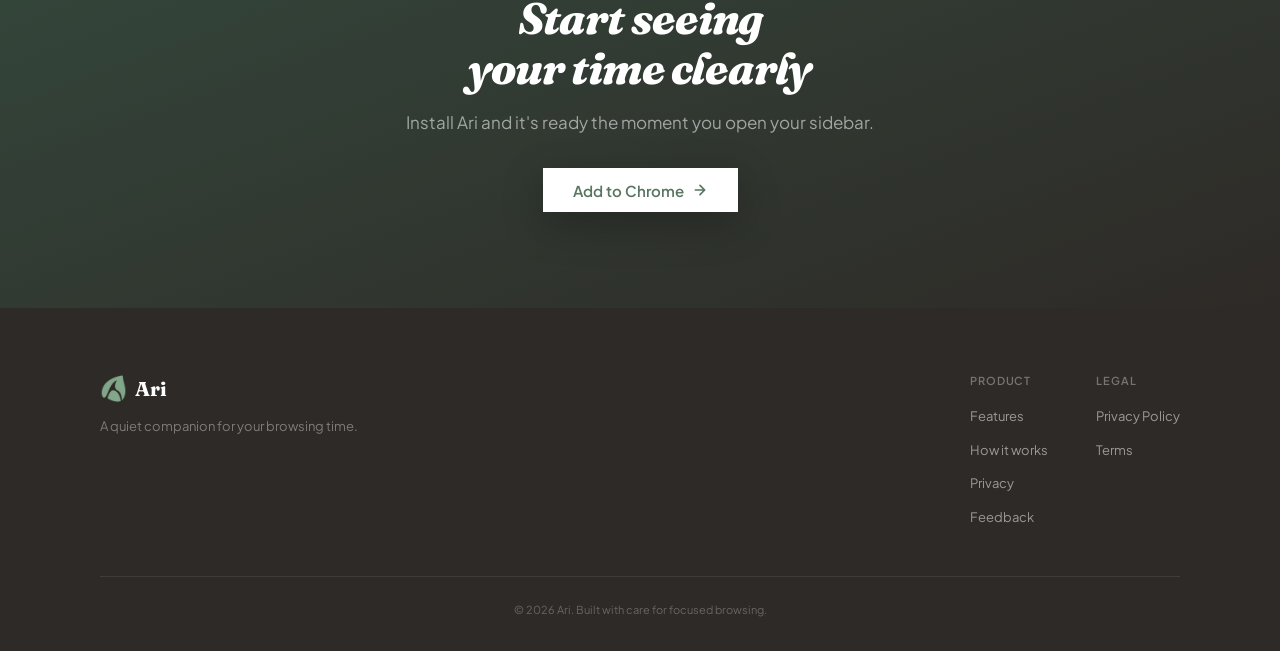
==== commit 5b2166f1: "chore: wording fix" ====
--- a/index.html
+++ b/index.html
@@ -3,7 +3,7 @@
 <head>
   <meta charset="UTF-8" />
   <meta name="viewport" content="width=device-width, initial-scale=1.0" />
-  <title>Ari — Your Browser Companion</title>
+  <title>Ari - Your Browser Companion</title>
   <meta name="description" content="Meet Ari, the companion that lives in your Chrome sidebar. Track your time, set goals, and build better habits. Free and private, no account needed." />
 
   <link rel="preconnect" href="https://fonts.googleapis.com" />
@@ -55,7 +55,7 @@
           <div class="hero__content">
             <span class="eyebrow reveal">Chrome Extension</span>
             <h1 class="hero__title reveal reveal-d1" id="hero-title">
-              Meet <em>Ari</em>, your<br>browser's companion
+              Meet <em>Ari</em>, your<br>browser companion
             </h1>
             <p class="hero__sub reveal reveal-d2">
               Ari lives in your Chrome sidebar, keeping track of where your time actually goes and nudging you when you start to drift.
--- a/css/base.css
+++ b/css/base.css
@@ -35,7 +35,7 @@
 a:focus-visible {
   outline: 2px solid var(--c-violet);
   outline-offset: 3px;
-  border-radius: var(--r-sm);
+  border-radius: 0;
 }
 
 /* ── Scroll reveal ───────────────────────────────────────────── */
@@ -104,5 +104,5 @@
   background: var(--c-violet-tint);
   color: var(--c-violet);
   padding: .15em .42em;
-  border-radius: var(--r-sm);
+  border-radius: 0;
 }
--- a/css/components.css
+++ b/css/components.css
@@ -66,7 +66,7 @@
   font-weight: 500;
   color: var(--c-muted);
   padding: var(--sp-2) var(--sp-3);
-  border-radius: var(--r-md);
+  border-radius: 0;
   transition: color var(--t-fast), background var(--t-fast);
 }
 
@@ -96,7 +96,7 @@
   width: 22px;
   height: 2px;
   background: var(--c-ink);
-  border-radius: 1px;
+  border-radius: 0;
   transition: transform var(--t-base), opacity var(--t-base);
 }
 
@@ -131,7 +131,7 @@
 
   .nav.is-open .nav__links a {
     padding: var(--sp-3);
-    border-radius: var(--r-md);
+    border-radius: 0;
   }
 
   .nav.is-open .nav__cta {
@@ -152,29 +152,21 @@
   font-size: var(--sz-sm);
   font-weight: 600;
   line-height: 1;
-  border-radius: var(--r-full);
+  border-radius: 0;
   border: none;
   cursor: pointer;
   white-space: nowrap;
   text-decoration: none;
-  transition: background var(--t-fast), transform var(--t-fast), box-shadow var(--t-base);
+  transition: background var(--t-fast), border-color var(--t-fast);
 }
 
 .btn--primary {
   background: var(--c-violet);
   color: #fff;
-  box-shadow: var(--shadow-violet);
 }
 
 .btn--primary:hover {
   background: var(--c-violet-hover);
-  transform: translateY(-1px);
-  box-shadow: var(--shadow-violet-lg);
-}
-
-.btn--primary:active {
-  transform: none;
-  box-shadow: var(--shadow-violet);
 }
 
 .btn--lg {
@@ -190,9 +182,4 @@
 
 .btn--secondary:hover {
   background: var(--c-ground);
-  transform: translateY(-1px);
 }
-
-.btn--secondary:active {
-  transform: none;
-}
--- a/css/sections.css
+++ b/css/sections.css
@@ -443,21 +443,20 @@
 
 .feature-card {
   background: var(--c-surface);
-  border-radius: var(--r-xl);
+  border-radius: 0;
   border: 1px solid var(--c-border);
   padding: var(--sp-8);
-  transition: box-shadow var(--t-base), transform var(--t-base);
+  transition: border-color var(--t-base);
 }
 
 .feature-card:hover {
-  box-shadow: var(--shadow-md);
-  transform: translateY(-2px);
+  border-color: var(--c-violet);
 }
 
 .feature-card__icon {
   width: 44px;
   height: 44px;
-  border-radius: var(--r-lg);
+  border-radius: 0;
   display: flex;
   align-items: center;
   justify-content: center;
@@ -530,7 +529,7 @@
 .step {
   padding: var(--sp-8);
   border: 1px solid var(--c-border);
-  border-radius: var(--r-xl);
+  border-radius: 0;
   background: var(--c-ground);
   position: relative;
   overflow: hidden;
@@ -651,14 +650,14 @@
   margin-inline: auto;
   background: var(--c-surface);
   border: 1px solid var(--c-border);
-  border-radius: var(--r-2xl);
+  border-radius: 0;
   padding: var(--sp-10) var(--sp-12);
 }
 
 .privacy__icon {
   width: 56px;
   height: 56px;
-  border-radius: var(--r-xl);
+  border-radius: 0;
   background: var(--c-violet-tint);
   color: var(--c-violet);
   display: flex;
